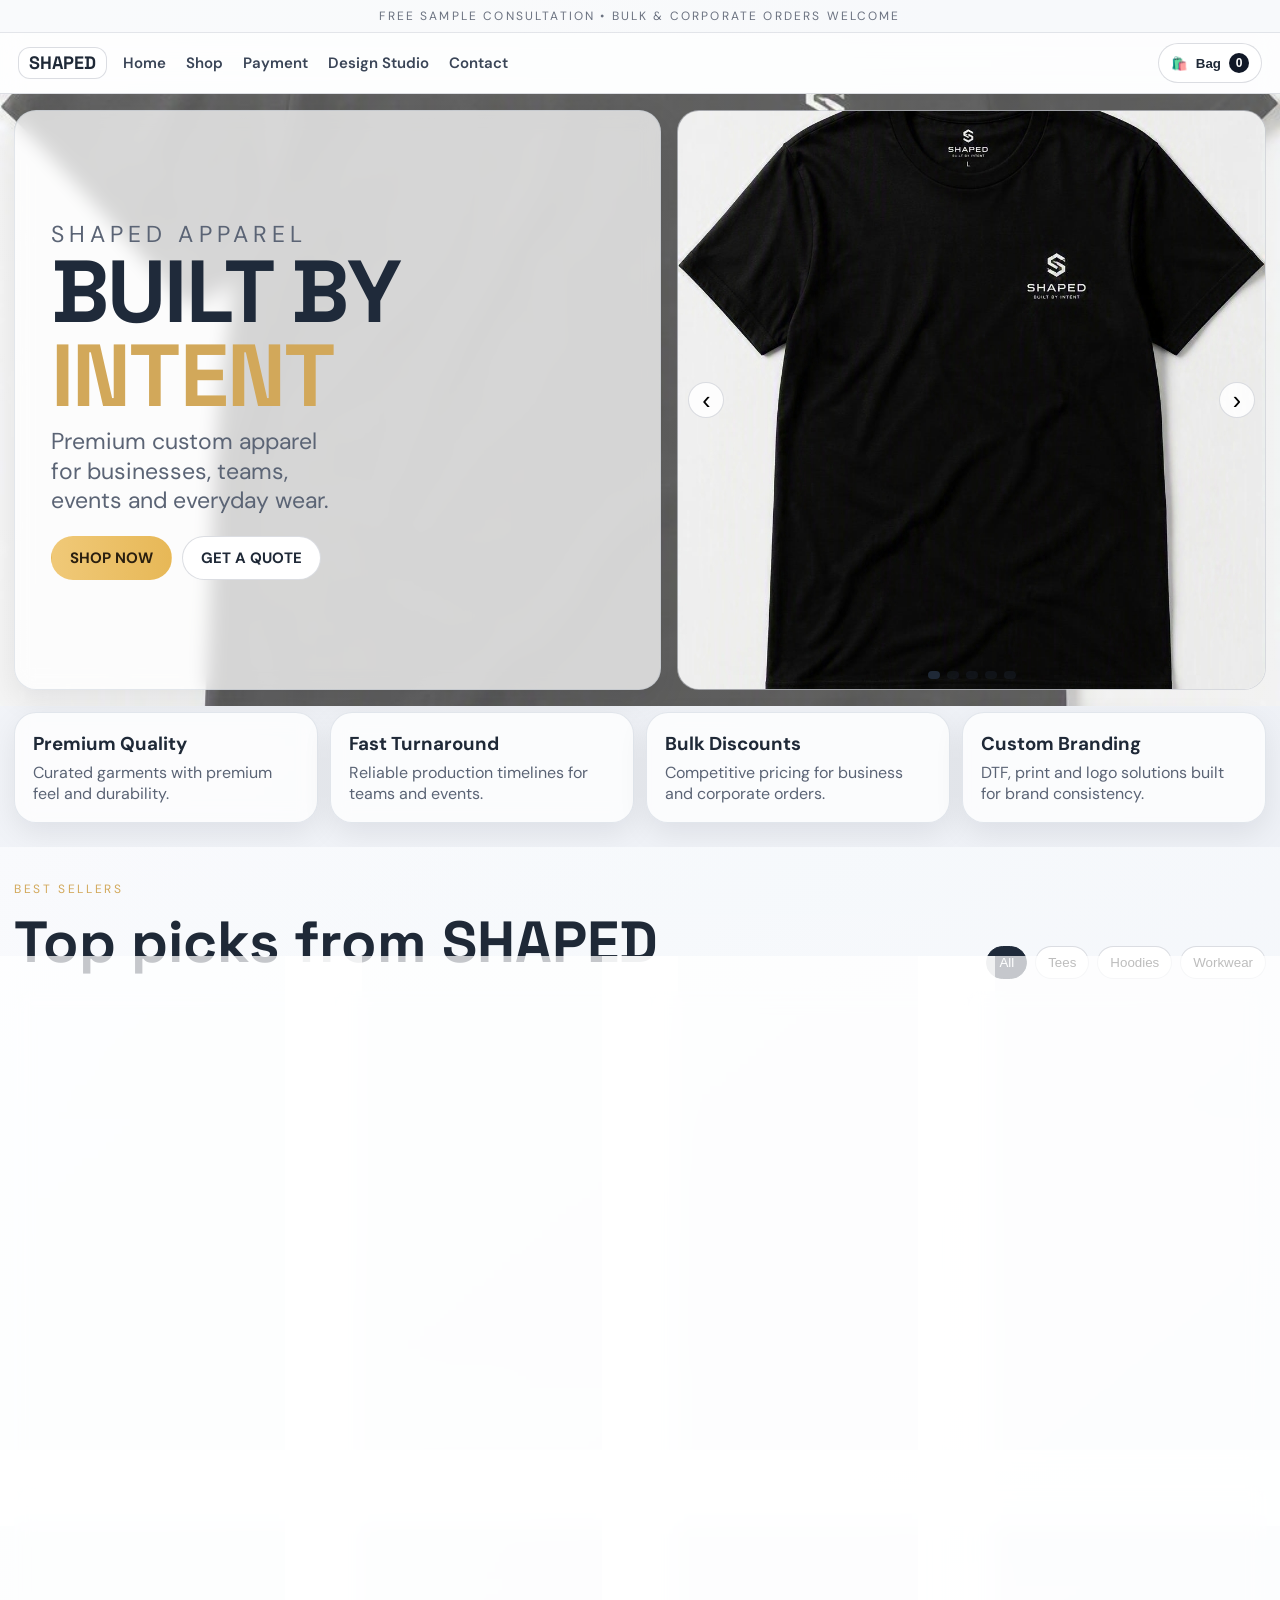
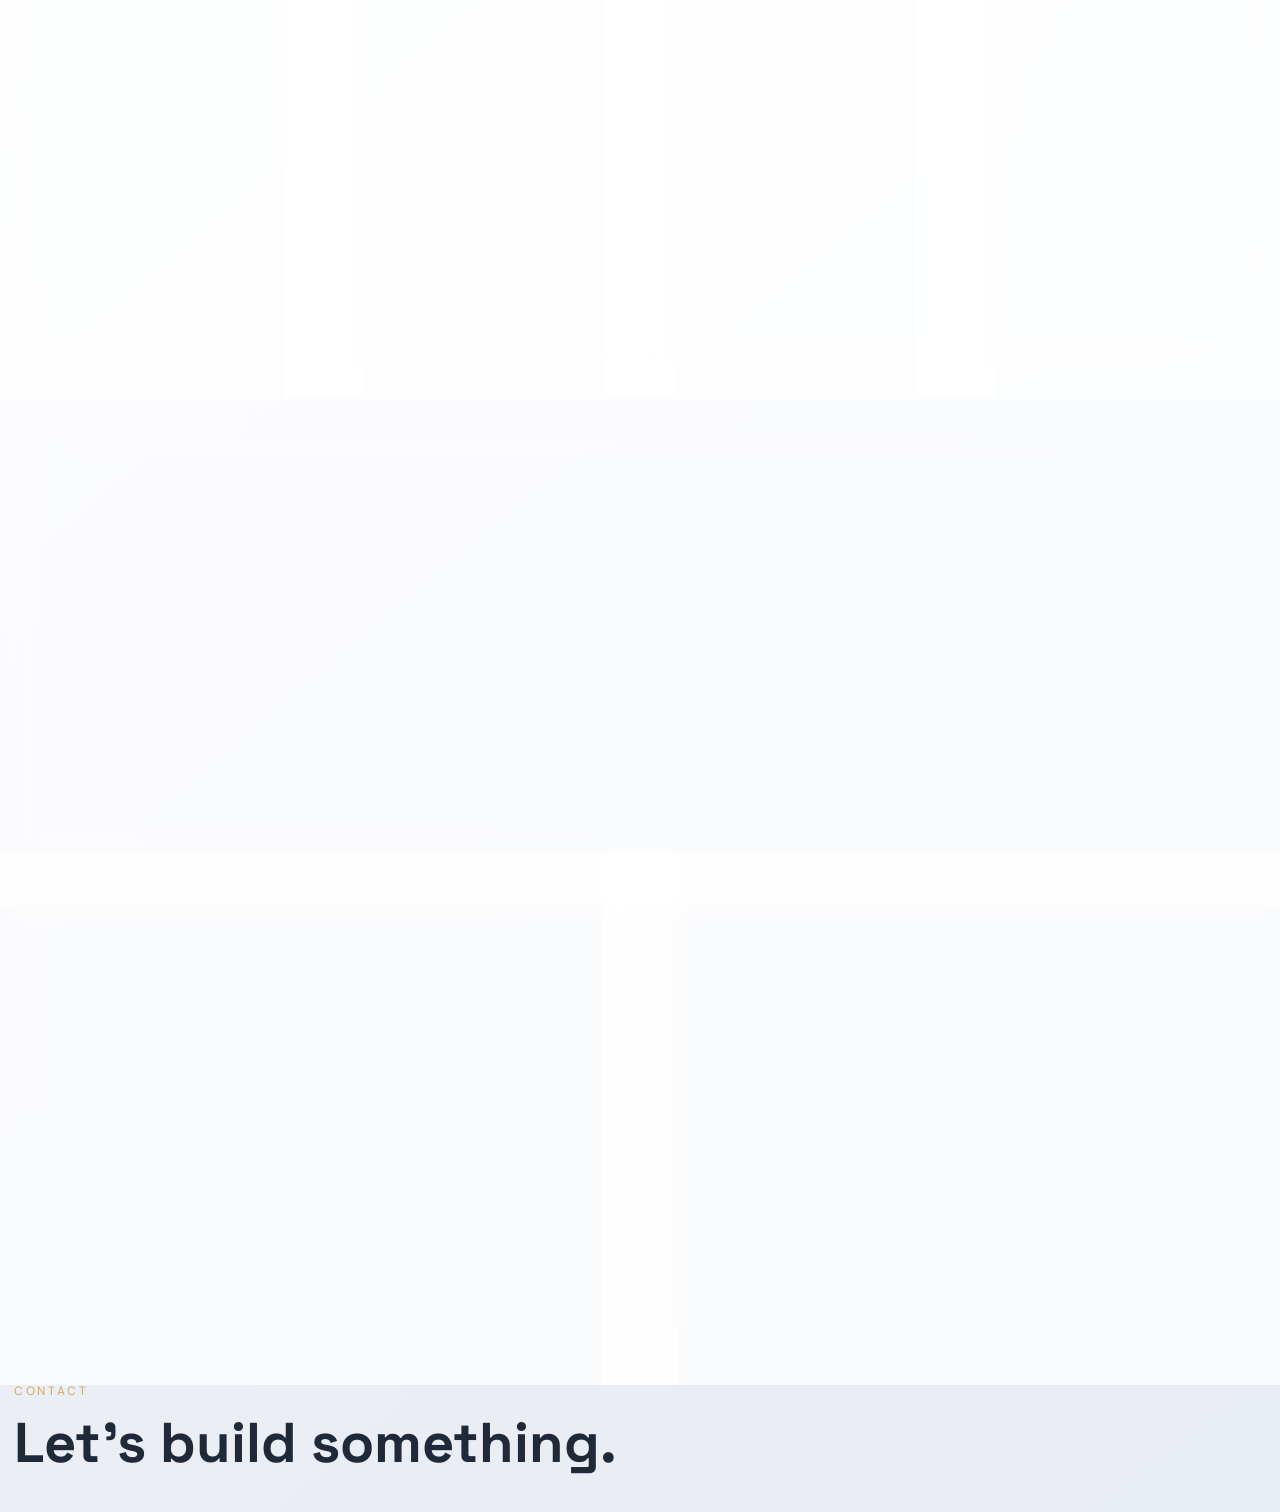
==== index.html @ 6e3f4b34 "Add customer email input field to index.html Added a new input field for customer email in the quote" ====
<!doctype html>
<html lang="en">
<head>
  <!-- =========================================================
       01) META / TITLE
       ========================================================= -->
  <meta charset="utf-8" />
  <meta name="viewport" content="width=device-width, initial-scale=1" />
  <meta name="description" content="SHAPED premium custom apparel for businesses, teams and events. Built by Intent." />
  <title>SHAPED | Built by Intent</title>

  <!-- =========================================================
       02) STYLES + SCRIPT (CACHE-BUSTING VERSION)
       If you update files and browser shows old version,
       change v= number (e.g., 5001 -> 5002)
       ========================================================= -->
  <link rel="stylesheet" href="styles.css?v=5001" />
  <script defer src="script.js?v=5001"></script>
</head>
<body>
  <!-- =========================================================
       03) ACCESSIBILITY + TOP ANNOUNCEMENT
       ========================================================= -->
  <a class="skip" href="#main">Skip to content</a>
  <div class="announcement">FREE SAMPLE CONSULTATION • BULK &amp; CORPORATE ORDERS WELCOME</div>

  <!-- =========================================================
       04) HEADER / NAV / LOGO / BAG BUTTON
       ========================================================= -->
  <header class="site-header">
    <a class="brand-right" href="#home" aria-label="SHAPED home">
      <img
        src="assets/dsigner 18.png"
        alt="SHAPED"
        onerror="this.style.display='none'; this.parentElement.classList.add('logo-fallback')"
      />
      <span class="logo-text">SHAPED</span>
    </a>

    <button class="menu-toggle" aria-label="Open menu" aria-expanded="false" type="button">☰</button>

    <nav class="nav" aria-label="Main navigation">
      <a href="#home">Home</a>
      <a href="#shop">Shop</a>
      <a href="#payment">Payment</a>
      <a href="designer.html">Design Studio</a>
      <a href="#contact">Contact</a>
    </nav>

    <button class="cart-button" aria-label="Open cart" type="button">
      <span class="cart-icon">🛍️</span>
      <span>Bag</span>
      <span id="cart-count">0</span>
    </button>
  </header>

  <main id="main">
    <!-- =========================================================
         05) HERO SECTION (LEFT TEXT + RIGHT SLIDESHOW)
         ========================================================= -->
    <section id="home" class="hero bg-home full-bleed">
      <div class="hero-copy reveal float-card">
        <p class="eyebrow">SHAPED APPAREL</p>
        <h1>BUILT BY <span>INTENT</span></h1>
        <p>Premium custom apparel for businesses, teams, events and everyday wear.</p>
        <div class="actions">
          <a class="button primary shine" href="#shop">SHOP NOW</a>
          <a class="button secondary" href="#quote-form">GET A QUOTE</a>
        </div>
      </div>

      <div class="hero-slideshow reveal" aria-label="SHAPED hero slideshow">
        <div class="hero-slide is-active">
          <img src="assets/Designer (19).png" alt="SHAPED design preview 1" />
        </div>
        <div class="hero-slide">
          <img src="assets/Designer (20).png" alt="SHAPED design preview 2" />
        </div>
        <div class="hero-slide">
          <img src="assets/slideshow pic3.png" alt="SHAPED design preview 3" />
        </div>
        <div class="hero-slide">
          <img src="assets/Designer (19).png" alt="SHAPED design preview 4" />
        </div>
        <div class="hero-slide">
          <img src="assets/Designer (20).png" alt="SHAPED design preview 5" />
        </div>

        <button class="hero-nav hero-prev" aria-label="Previous slide" type="button">‹</button>
        <button class="hero-nav hero-next" aria-label="Next slide" type="button">›</button>

        <div class="hero-dots" role="tablist" aria-label="Slideshow indicators">
          <button class="hero-dot is-active" aria-label="Go to slide 1" aria-selected="true" type="button"></button>
          <button class="hero-dot" aria-label="Go to slide 2" aria-selected="false" type="button"></button>
          <button class="hero-dot" aria-label="Go to slide 3" aria-selected="false" type="button"></button>
          <button class="hero-dot" aria-label="Go to slide 4" aria-selected="false" type="button"></button>
          <button class="hero-dot" aria-label="Go to slide 5" aria-selected="false" type="button"></button>
        </div>
      </div>
    </section>

    <!-- =========================================================
         06) FEATURE STRIP
         ========================================================= -->
    <section class="feature-row stagger full-bleed-pad">
      <article class="float-card">
        <h3>Premium Quality</h3>
        <p>Curated garments with premium feel and durability.</p>
      </article>
      <article class="float-card">
        <h3>Fast Turnaround</h3>
        <p>Reliable production timelines for teams and events.</p>
      </article>
      <article class="float-card">
        <h3>Bulk Discounts</h3>
        <p>Competitive pricing for business and corporate orders.</p>
      </article>
      <article class="float-card">
        <h3>Custom Branding</h3>
        <p>DTF, print and logo solutions built for brand consistency.</p>
      </article>
    </section>

    <!-- =========================================================
         07) SHOP SECTION + FILTER BUTTONS + PRODUCT GRID
         NOTE: Product cards are rendered by script.js into #product-grid
         ========================================================= -->
    <section id="shop" class="section reveal bg-shop full-bleed">
      <div class="section-head">
        <div>
          <p class="eyebrow">BEST SELLERS</p>
          <h2>Top picks from SHAPED</h2>
        </div>

        <div class="filters" role="group" aria-label="Product filters">
          <button class="active" data-filter="all" type="button">All</button>
          <button data-filter="tees" type="button">Tees</button>
          <button data-filter="hoodies" type="button">Hoodies</button>
          <button data-filter="workwear" type="button">Workwear</button>
        </div>
      </div>

      <div class="product-grid stagger" id="product-grid"></div>
    </section>

    <!-- =========================================================
         08) PAYMENT SECTION
         ========================================================= -->
    <section id="payment" class="section reveal full-bleed-pad">
      <div class="payment-panel float-card">
        <p class="eyebrow">PAYMENT</p>
        <h2>Secure checkout options</h2>
        <p>Choose a payment method after your bag is ready. This page is a placeholder for future online payments.</p>

        <div class="payment-grid">
          <article>
            <h3>Card Payment</h3>
            <p>Accept Visa, Mastercard, and AmEx through a checkout provider.</p>
          </article>
          <article>
            <h3>Apple Pay / Google Pay</h3>
            <p>Fast mobile-friendly checkout for repeat customers.</p>
          </article>
          <article>
            <h3>Invoice / Bank Transfer</h3>
            <p>Good for wholesale, bulk orders, and corporate clients.</p>
          </article>
        </div>

        <div class="payment-actions">
          <button class="button primary" id="payment-generate-quote" type="button">Generate Professional Quote</button>
          <a class="button secondary" href="#quote-form">Continue with quote form</a>
        </div>
      </div>
    </section>

    <!-- =========================================================
         09) QUOTE SECTION (CONTACT LINKS + FORMSPREE FORM)
         ========================================================= -->
    <section class="custom-section full-bleed-pad" id="quote-form">
      <div class="custom-copy reveal float-card">
        <p class="eyebrow">GET A QUOTE</p>
        <h2>Your idea.<br />Our craft.</h2>
        <p>Tell us your requirement and we’ll reply with pricing and recommendations.</p>

        <div style="margin-top:14px;display:grid;gap:8px">
          <a
            href="mailto:abbasniaz99@gmail.com"
            class="button secondary"
            style="text-decoration:none;display:inline-flex;justify-content:center;"
          >
            Email: abbasniaz99@gmail.com
          </a>

          <a
            href="https://wa.me/16269443531"
            target="_blank"
            rel="noopener"
            class="button secondary"
            style="text-decoration:none;display:inline-flex;justify-content:center;"
          >
            WhatsApp: +1 626 944 3531
          </a>

          <small style="color:#667085;">Typical response time: within 24 hours</small>
        </div>
      </div>

      <form
        class="quote-form reveal float-card"
        action="https://formspree.io/f/meaqjyzg"
        method="POST"
      >
        <h3>Request a quote</h3>

        <div class="form-row">
          <label>
            Name
            <input name="name" required />
          </label>
          <label>
            Email
            <input name="email" type="email" required />
          </label>
        </div>

        <div class="form-row">
          <label>
            Phone
            <input name="phone" type="tel" />
          </label>
          <label>
            Organization
            <input name="organization" />
          </label>
        </div>

        <label>
          Project details
          <textarea name="project_details" required rows="5"></textarea>
        </label>

        <input type="hidden" name="_subject" value="New SHAPED Quote Request" />

        <button class="button primary full shine" type="submit">Send Quote Request</button>
      </form>
    </section>

    <!-- =========================================================
         10) CONTACT SECTION
         ========================================================= -->
    <section id="contact" class="section reveal full-bleed-pad">
      <p class="eyebrow">CONTACT</p>
      <h2>Let’s build something.</h2>
    </section>
  </main>

  <!-- =========================================================
       11) CART DRAWER
       NOTE: Cart items are rendered by script.js into #cart-items
       ========================================================= -->
  <aside class="cart" aria-hidden="true">
    <div class="cart-head">
      <h2>Your bag</h2>
      <button class="cart-close" aria-label="Close cart" type="button">×</button>
    </div>

    <div id="cart-items"></div>

    <div class="cart-summary">
      <div class="summary-row">
        <span>Total items</span>
        <strong id="summary-items">0</strong>
      </div>
      <div class="summary-row">
        <span>Subtotal</span>
        <strong id="summary-subtotal">$0.00</strong>
      </div>
    </div>

    <div class="cart-foot">
      <button class="button secondary full" id="clear-cart" type="button">Clear bag</button>
      <button class="button primary full" id="checkout" type="button">Checkout</button>

      <label style="display:flex;align-items:center;gap:8px;font-size:14px;margin-top:8px;">
        <input id="cart-keep-toggle" type="checkbox" />
        Keep my bag saved on this device
      </label>

      <p id="cart-keep-note" style="margin:8px 0 0;color:#667085;font-size:13px;"></p>
    </div>
  </aside>

  <!-- =========================================================
       12) OVERLAY + TOAST
       ========================================================= -->
  <div class="overlay"></div>
  <div class="toast" role="status" aria-live="polite"></div>

  <!-- =========================================================
       13) QUOTE MODAL (FROM CART CHECKOUT BUTTON)
       ========================================================= -->
  <div class="quote-modal" id="quote-modal" aria-hidden="true">
    <div class="quote-panel">
      <div class="quote-head">
        <h3>Get your quotation</h3>
        <button id="quote-close" aria-label="Close" type="button">×</button>
      </div>

      <form id="quote-checkout-form" class="quote-checkout-form">
        <label>
          Name
          <input id="q-name" required />
        </label>
        <label>
          Email
          <input id="q-email" type="email" required />
        </label>
        <label>
          Customer email to receive quote
          <input id="q-customer-email" type="email" placeholder="customer@example.com" required />
        </label>
        <label>
          Company (optional)
          <input id="q-company" />
        </label>
        <label>
          Notes (optional)
          <textarea id="q-notes" rows="3" placeholder="Quantities, sizes, deadlines, or any special requirements"></textarea>
        </label>

        <button class="button primary full" type="submit">Generate Quote</button>
      </form>

      <div id="quote-result" class="quote-result"></div>
    </div>
  </div>

  <!-- =========================================================
       14) PRINT-FRIENDLY QUOTE DOCUMENT
       Hidden on screen, shown only via @media print when the
       "quote-print-active" class is applied to <body>.
       Populated dynamically by script.js.
       ========================================================= -->
  <div id="quote-print-doc" class="quote-print-doc">
    <header class="quote-print-head">
      <div class="quote-print-brand">
        <span class="quote-print-logo">SHAPED</span>
        <span>Built by Intent</span>
      </div>
      <div class="quote-print-meta">
        <h1>QUOTATION</h1>
        <p><b>Reference:</b> <span id="qp-ref"></span></p>
        <p><b>Date:</b> <span id="qp-date"></span></p>
      </div>
    </header>

    <section class="quote-print-parties">
      <div>
        <p class="quote-print-label">Prepared by</p>
        <p><b>SHAPED Apparel</b></p>
        <p>abbasniaz99@gmail.com</p>
        <p>+1 626 944 3531</p>
      </div>
      <div>
        <p class="quote-print-label">Prepared for</p>
        <p><b id="qp-name"></b></p>
        <p id="qp-email"></p>
        <p id="qp-company"></p>
      </div>
    </section>

    <table class="quote-print-table">
      <thead>
        <tr>
          <th>Item</th>
          <th>Size</th>
          <th>Qty</th>
          <th>Unit Price</th>
          <th>Line Total</th>
        </tr>
      </thead>
      <tbody id="qp-items"></tbody>
      <tfoot>
        <tr>
          <td colspan="4">Subtotal</td>
          <td id="qp-subtotal"></td>
        </tr>
      </tfoot>
    </table>

    <section class="quote-print-notes">
      <p class="quote-print-label">Notes</p>
      <p id="qp-notes"></p>
    </section>

    <footer class="quote-print-foot">
      <p>This quotation is valid for 14 days from the date above. Prices exclude shipping and rush production fees unless stated otherwise.</p>
    </footer>
  </div>
</body>
</html>
---- styles.css ----
/* =========================================================
   SHAPED WEBSITE STYLESHEET (CONSOLIDATED + SECTION HEADERS)
   HOW TO EDIT QUICKLY:
   - HEADER / LOGO: Section 04
   - HERO TEXT / BUTTONS: Section 08
   - BACKGROUND IMAGES: Section 07
   - SHOP PRODUCT CARDS: Section 12
   - SIZE DROPDOWN: Section 13
   - CART PANEL: Section 16
   - MOBILE FIXES: Section 20
   ========================================================= */

/* =========================================================
   01) GOOGLE FONTS
   ========================================================= */
@import url("https://fonts.googleapis.com/css2?family=DM+Sans:wght@400;500;700&family=Space+Grotesk:wght@500;700&display=swap");

/* =========================================================
   02) ROOT COLORS / DESIGN TOKENS
   ========================================================= */
:root{
  --bg:#f3f5f9;
  --bg2:#e8ecf3;
  --text:#1f2937;
  --muted:#5b6475;
  --line:rgba(90,102,122,.22);
  --card:rgba(255,255,255,.74);
  --gold:#d2a85a;
  --navy:#1f2a3a;
  --mint:#7fe0d8;
}

/* =========================================================
   03) GLOBAL RESET + BASE
   ========================================================= */
*{box-sizing:border-box}
html,body{margin:0;padding:0}
body{
  font-family:"DM Sans",system-ui,-apple-system,Segoe UI,Roboto,sans-serif;
  color:var(--text);
  background:
    radial-gradient(1200px 560px at 10% -10%, #fff 0%, transparent 55%),
    radial-gradient(1100px 600px at 90% 0%, #eef2f8 0%, transparent 58%),
    linear-gradient(140deg,var(--bg),var(--bg2));
  overflow-x:hidden;
}

/* =========================================================
   04) HEADER / TOP BAR / LOGO / NAV
   ========================================================= */
.announcement{
  font-size:12px;
  letter-spacing:.18em;
  text-transform:uppercase;
  text-align:center;
  color:#6b7280;
  padding:8px 10px;
  border-bottom:1px solid rgba(90,102,122,.14);
  background:rgba(255,255,255,.55);
}

.site-header{
  position:sticky;
  top:0;
  z-index:1000;
  display:flex;
  align-items:center;
  gap:16px;
  padding:10px 18px;
  background:rgba(255,255,255,.86);
  backdrop-filter:blur(10px);
  border-bottom:1px solid rgba(90,102,122,.2);
}

.brand-right{
  display:inline-flex;
  align-items:center;
  gap:8px;
  text-decoration:none;
  color:var(--text);
  border:1px solid var(--line);
  border-radius:12px;
  padding:6px 10px;
  background:rgba(255,255,255,.8);
}
.brand-right img{
  height:22px;
  width:auto;
  display:block;
}
.brand-right .logo-text{
  font-family:"Space Grotesk",sans-serif;
  font-size:18px;
  line-height:1;
  font-weight:700;
  display:none;
}
.brand-right.logo-fallback .logo-text{display:inline-block}

.nav{
  display:flex;
  align-items:center;
  gap:20px;
}
.nav a{
  text-decoration:none;
  color:#3a4557;
  font-weight:600;
  font-size:15px;
}
.nav a:hover{color:#111827}

.menu-toggle{
  margin-left:auto;
  display:none;
  border:1px solid var(--line);
  border-radius:10px;
  background:#fff;
  font-size:18px;
  padding:7px 10px;
  cursor:pointer;
}

/* =========================================================
   05) CART ICON BUTTON IN HEADER
   ========================================================= */
.cart-button{
  margin-left:auto;
  display:inline-flex;
  align-items:center;
  gap:8px;
  border:1px solid var(--line);
  border-radius:999px;
  padding:9px 12px;
  background:#fff;
  cursor:pointer;
  color:#1f2937;
  font-weight:700;
}
#cart-count{
  min-width:20px;
  height:20px;
  display:inline-grid;
  place-items:center;
  border-radius:999px;
  background:#111827;
  color:#fff;
  font-size:12px;
}

/* =========================================================
   06) REUSABLE LAYOUT HELPERS
   ========================================================= */
.full-bleed{width:100%}
.full-bleed-pad{padding-inline:14px}
.section{padding:34px 14px}

.skip{position:absolute;left:-9999px;top:auto}
.skip:focus{
  left:12px;top:12px;z-index:9999;
  background:#111;color:#fff;padding:8px 10px;border-radius:8px
}

.reveal{
  opacity:0;
  transform:translateY(16px);
  transition:.55s ease;
}
.reveal.in{opacity:1;transform:none}
.stagger > *{
  opacity:0;
  transform:translateY(14px);
  transition:.55s ease;
}
.stagger > *.in{opacity:1;transform:none}

.float-card{
  background:var(--card);
  border:1px solid rgba(148,163,184,.25);
  border-radius:22px;
  backdrop-filter:blur(9px);
  box-shadow:0 10px 30px rgba(2,8,23,.08);
}

/* =========================================================
   07) BACKGROUND IMAGES (EDIT HERE IF IMAGE CHANGES)
   ========================================================= */
.bg-home{
  background:
    linear-gradient(rgba(255,255,255,.34), rgba(255,255,255,.34)),
    url("./assets/Designer (19).png") center/cover no-repeat !important;
}
.bg-shop{
  background:
    linear-gradient(140deg,#f7f9fc,#edf2f8) !important;
  background-attachment:scroll;
}

/* =========================================================
   08) HERO SECTION (LEFT TEXT + BUTTONS)
   ========================================================= */
.hero{
  min-height:68vh;
  display:grid;
  grid-template-columns:1.1fr 1fr;
  gap:16px;
  align-items:stretch;
  padding:16px 14px;
}

.hero-copy{
  padding:40px 36px;
  display:flex;
  flex-direction:column;
  justify-content:center;
}
.eyebrow{
  margin:0 0 8px;
  font-size:12px;
  letter-spacing:.22em;
  color:var(--gold);
  text-transform:uppercase;
}
.hero-copy h1{
  margin:0 0 10px;
  font-family:"Space Grotesk",sans-serif;
  font-weight:700;
  font-size:clamp(48px,7vw,88px);
  line-height:.95;
  letter-spacing:-.02em;
  color:var(--navy);
}
.hero-copy h1 span{color:var(--gold)}
.hero-copy p{
  margin:0;
  color:var(--muted);
  font-size:clamp(18px,1.8vw,40px);
  line-height:1.28;
  max-width:18ch;
}

.actions{
  margin-top:20px;
  display:flex;
  flex-wrap:wrap;
  gap:10px;
}

/* =========================================================
   09) BUTTON SYSTEM
   ========================================================= */
.button{
  border:1px solid var(--line);
  border-radius:999px;
  padding:11px 18px;
  font-size:15px;
  font-weight:700;
  text-decoration:none;
  color:#1f2937;
  background:#fff;
  cursor:pointer;
  display:inline-flex;
  align-items:center;
  justify-content:center;
}
.button.primary{
  background:linear-gradient(90deg,#f0c978,#e7b857);
  border-color:transparent;
  color:#2a1f0f;
}
.button.secondary{background:#fff}
.button.full{width:100%}

.shine{position:relative;overflow:hidden}
.shine::after{
  content:"";
  position:absolute;
  inset:-120% auto auto -40%;
  width:40%;
  height:300%;
  transform:rotate(26deg);
  background:linear-gradient(to right, transparent, rgba(255,255,255,.45), transparent);
  animation:shine 3.8s linear infinite;
}
@keyframes shine{
  0%{left:-45%}
  100%{left:130%}
}

/* =========================================================
   10) HERO SLIDESHOW (RIGHT SIDE)
   ========================================================= */
.hero-slideshow{
  position:relative;
  border-radius:22px;
  border:1px solid var(--line);
  overflow:hidden;
  min-height:420px;
  background:rgba(255,255,255,.55);
}
.hero-slide{
  position:absolute;
  inset:0;
  opacity:0;
  transition:opacity .45s ease;
}
.hero-slide.is-active{opacity:1}
.hero-slide img{
  width:100%;
  height:100%;
  object-fit:cover;
  display:block;
}
.hero-nav{
  position:absolute;
  top:50%;
  transform:translateY(-50%);
  width:36px;
  height:36px;
  border-radius:999px;
  border:1px solid var(--line);
  background:rgba(255,255,255,.86);
  cursor:pointer;
  font-size:25px;
  line-height:1;
}
.hero-prev{left:10px}
.hero-next{right:10px}
.hero-dots{
  position:absolute;
  left:50%;
  bottom:10px;
  transform:translateX(-50%);
  display:flex;
  gap:7px;
}
.hero-dot{
  width:8px;
  height:8px;
  border-radius:999px;
  border:0;
  background:rgba(31,41,55,.35);
  cursor:pointer;
}
.hero-dot.is-active{background:#1f2937}

/* =========================================================
   11) FEATURES STRIP
   ========================================================= */
.feature-row{
  display:grid;
  grid-template-columns:repeat(4,minmax(0,1fr));
  gap:12px;
  padding-block:6px 24px;
}
.feature-row article{padding:18px}
.feature-row h3{margin:0 0 6px}
.feature-row p{margin:0;color:var(--muted)}

/* =========================================================
   12) SHOP SECTION + PRODUCT CARDS
   ========================================================= */
#shop{
  position:relative;
  isolation:isolate;
  overflow:hidden;
}
#shop::before{
  content:"";
  position:absolute;
  inset:0;
  z-index:0;
  pointer-events:none;
  background:linear-gradient(to bottom, rgba(255,255,255,.22), rgba(255,255,255,.35));
}
.section-head{
  position:relative;
  z-index:2;
  display:flex;
  gap:14px;
  align-items:flex-end;
  justify-content:space-between;
  flex-wrap:wrap;
  margin-bottom:12px;
}
.section-head h2{
  margin:4px 0 0;
  font-family:"Space Grotesk",sans-serif;
  font-size:clamp(30px,5vw,58px);
}

.filters{
  display:flex;
  gap:8px;
  flex-wrap:wrap;
}
.filters button{
  border:1px solid var(--line);
  background:#fff;
  padding:8px 12px;
  border-radius:999px;
  cursor:pointer;
}
.filters button.active{
  background:#1f2a3a;
  color:#fff;
  border-color:#1f2a3a;
}

.product-grid{
  position:relative;
  z-index:2;
  display:grid;
  grid-template-columns:repeat(4,minmax(0,1fr));
  gap:14px;
}
.product-card{
  overflow:hidden;
  border-radius:18px;
}
.product-image{
  height:245px;
  position:relative;
  display:grid;
  place-items:center;
  background:linear-gradient(180deg, rgba(255,255,255,.92), rgba(245,247,251,.9));
}
.mini-shirt{
  width:140px;height:180px;background:var(--pc,#222);
  border-radius:32px;position:relative;
}
.mini-shirt::before,.mini-shirt::after{
  content:"";position:absolute;top:16px;width:36px;height:46px;background:inherit;border-radius:16px
}
.mini-shirt::before{left:-26px;transform:rotate(22deg)}
.mini-shirt::after{right:-26px;transform:rotate(-22deg)}
.product-image span{
  position:absolute;
  color:#f0cf85;
  font-family:"Space Grotesk",sans-serif;
  font-weight:700;
  font-size:30px;
}
.product-body{padding:14px}
.product-body h3{margin:0 0 6px;font-size:32px}
.product-body p{margin:0 0 10px;color:var(--muted);font-size:26px}
.product-foot{
  display:flex;
  align-items:center;
  justify-content:space-between;
  gap:8px;
}
.product-foot > span{font-size:28px}
.add{
  border:0;
  background:var(--mint);
  color:#0f3b3a;
  padding:8px 12px;
  border-radius:999px;
  font-weight:700;
  cursor:pointer;
}

/* =========================================================
   13) SIZE SELECTOR (S/M/L/XL)
   ========================================================= */
.size-select{
  border:1px solid rgba(90,102,122,.28);
  border-radius:999px;
  padding:6px 10px;
  background:#fff;
  font-weight:700;
  color:#1f2937;
  height:36px;
}

/* =========================================================
   14) QUOTE SECTION + FORM
   ========================================================= */
.custom-section{
  display:grid;
  grid-template-columns:1fr 1fr;
  gap:14px;
  align-items:stretch;
  padding-bottom:20px;
}
.custom-copy{padding:22px}
.custom-copy h2{
  margin:4px 0 8px;
  font-family:"Space Grotesk",sans-serif;
  font-size:clamp(34px,5vw,56px);
  line-height:1.02;
}
.custom-copy p{margin:0;color:var(--muted);font-size:22px}

.quote-form{
  padding:18px;
  display:grid;
  gap:10px;
}
.quote-form h3{margin:0 0 4px}
.form-row{
  display:grid;
  grid-template-columns:1fr 1fr;
  gap:10px;
}
.quote-form label{
  display:grid;
  gap:6px;
  font-weight:700;
}
.quote-form input,
.quote-form textarea{
  border:1px solid var(--line);
  border-radius:12px;
  padding:10px 11px;
  font:inherit;
  background:#fff;
  color:#1f2937;
}

/* =========================================================
   15) CONTACT SECTION
   ========================================================= */
#contact h2{
  margin:.2rem 0 0;
  font-family:"Space Grotesk",sans-serif;
  font-size:clamp(30px,6vw,56px);
}

/* =========================================================
   16) CART DRAWER + CART ITEMS
   ========================================================= */
.cart{
  position:fixed;
  top:0;
  right:-430px;
  width:min(92vw,420px);
  height:100dvh;
  background:#fff;
  border-left:1px solid var(--line);
  z-index:1200;
  transition:right .3s ease;
  display:grid;
  grid-template-rows:auto 1fr auto auto;
}
body.cart-open .cart{right:0}
.cart-head{
  padding:14px;
  border-bottom:1px solid var(--line);
  display:flex;
  justify-content:space-between;
  align-items:center;
}
.cart-close{
  border:0;
  background:transparent;
  font-size:30px;
  line-height:1;
  cursor:pointer;
}
#cart-items{
  padding:10px 12px;
  overflow:auto;
  display:grid;
  gap:8px;
}
.cart-item{
  border:1px solid var(--line);
  border-radius:12px;
  padding:10px;
  display:grid;
  grid-template-columns:1fr auto auto;
  gap:10px;
  align-items:center;
}
.qty{
  display:inline-flex;
  align-items:center;
  gap:8px;
}
.qty button{
  width:32px;
  height:32px;
  border-radius:999px;
  border:1px solid var(--line);
  background:#fff;
  cursor:pointer;
  font-size:18px;
  line-height:1;
}
.remove-item{
  border:0;
  background:transparent;
  font-size:20px;
  cursor:pointer;
  color:#6b7280;
}
.empty{color:#6b7280;font-size:14px}
.cart-summary{
  border-top:1px solid var(--line);
  padding:12px;
  display:grid;
  gap:8px;
}
.summary-row{display:flex;justify-content:space-between;align-items:center}
.cart-foot{
  border-top:1px solid var(--line);
  padding:12px;
  display:grid;
  gap:10px;
}
#cart-keep-toggle{
  width:16px;
  height:16px;
  accent-color:#1f2a3a;
  flex:0 0 auto;
}
#cart-keep-note{
  margin:0;
  color:#667085;
  font-size:13px;
  line-height:1.4;
}

/* =========================================================
   17) OVERLAY + TOAST
   ========================================================= */
.overlay{
  position:fixed;
  inset:0;
  background:rgba(16,24,40,.35);
  opacity:0;
  pointer-events:none;
  transition:.2s;
  z-index:1100;
}
body.cart-open .overlay{opacity:1;pointer-events:auto}

.toast{
  position:fixed;
  left:50%;
  bottom:20px;
  transform:translateX(-50%) translateY(16px);
  background:#111827;
  color:#fff;
  padding:10px 14px;
  border-radius:999px;
  font-weight:700;
  opacity:0;
  pointer-events:none;
  transition:.24s;
  z-index:1300;
}
.toast.show{opacity:1;transform:translateX(-50%) translateY(0)}

/* =========================================================
   18) CHECKOUT QUOTE MODAL
   ========================================================= */
.quote-modal{
  position:fixed;
  inset:0;
  z-index:1300;
  display:grid;
  place-items:center;
  background:rgba(12,18,30,.45);
  opacity:0;
  pointer-events:none;
  transition:.2s;
}
.quote-modal[aria-hidden="false"]{opacity:1;pointer-events:auto}
.quote-panel{
  width:min(92vw,520px);
  max-height:90vh;
  overflow-y:auto;
  background:#fff;
  border:1px solid var(--line);
  border-radius:16px;
  padding:14px;
}
.quote-head{
  display:flex;
  justify-content:space-between;
  align-items:center;
  margin-bottom:8px;
}
#quote-close{
  border:0;
  background:transparent;
  font-size:28px;
  line-height:1;
  cursor:pointer;
}
.quote-checkout-form{display:grid;gap:10px}
.quote-checkout-form label{display:grid;gap:6px;font-weight:700}
.quote-checkout-form input,
.quote-checkout-form textarea{
  border:1px solid var(--line);
  border-radius:10px;
  padding:9px 10px;
  font:inherit;
  resize:vertical;
}
.quote-result{
  margin-top:10px;
  border:1px dashed var(--line);
  border-radius:10px;
  padding:10px;
  color:#374151;
}
.quote-ref-badge{
  display:inline-block;
  background:#111827;
  color:#fff;
  font-weight:700;
  font-size:13px;
  letter-spacing:.02em;
  padding:6px 10px;
  border-radius:999px;
  margin-bottom:8px;
}
.quote-result-actions{
  display:flex;
  flex-wrap:wrap;
  gap:8px;
  margin-top:12px;
}

/* =========================================================
   18b) PRINT-FRIENDLY QUOTE DOCUMENT
   ========================================================= */
.quote-print-doc{
  display:none;
}
@media print{
  body *{
    visibility:hidden;
  }
  body.quote-print-active .quote-print-doc,
  body.quote-print-active .quote-print-doc *{
    visibility:visible;
  }
  body.quote-print-active .quote-print-doc{
    display:block;
    position:absolute;
    inset:0;
    margin:0 auto;
    padding:24px;
    max-width:800px;
    color:#111827;
    font-family:"Space Grotesk",Arial,sans-serif;
  }
  .quote-print-head{
    display:flex;
    justify-content:space-between;
    align-items:flex-start;
    border-bottom:2px solid #111827;
    padding-bottom:12px;
    margin-bottom:16px;
  }
  .quote-print-brand{
    display:flex;
    flex-direction:column;
    font-weight:700;
  }
  .quote-print-logo{font-size:26px;letter-spacing:.04em}
  .quote-print-meta{text-align:right}
  .quote-print-meta h1{margin:0 0 6px;font-size:22px;letter-spacing:.06em}
  .quote-print-meta p{margin:0;font-size:13px}
  .quote-print-parties{
    display:grid;
    grid-template-columns:1fr 1fr;
    gap:16px;
    margin-bottom:18px;
  }
  .quote-print-label{
    text-transform:uppercase;
    font-size:11px;
    letter-spacing:.08em;
    color:#6b7280;
    margin:0 0 4px;
  }
  .quote-print-parties p{margin:0 0 2px;font-size:14px}
  .quote-print-table{
    width:100%;
    border-collapse:collapse;
    margin-bottom:18px;
    font-size:13px;
  }
  .quote-print-table th,
  .quote-print-table td{
    border:1px solid #d1d5db;
    padding:8px 10px;
    text-align:left;
  }
  .quote-print-table tfoot td{
    font-weight:700;
    text-align:right;
  }
  .quote-print-notes{margin-bottom:18px;font-size:13px}
  .quote-print-foot{
    border-top:1px solid #d1d5db;
    padding-top:10px;
    font-size:11px;
    color:#6b7280;
  }
}

/* =========================================================
   19) TABLET RESPONSIVE
   ========================================================= */
@media (max-width:1200px){
  .product-grid{grid-template-columns:repeat(3,minmax(0,1fr))}
  .feature-row{grid-template-columns:repeat(2,minmax(0,1fr))}
  .payment-grid{grid-template-columns:1fr}
}
@media (max-width:920px){
  .menu-toggle{display:inline-flex}
  .nav{
    display:none;
    position:absolute;
    top:64px;
    left:10px;
    right:10px;
    background:#fff;
    border:1px solid var(--line);
    border-radius:12px;
    padding:10px;
    flex-direction:column;
    align-items:flex-start;
    gap:10px;
  }
  .nav.open{display:flex}

  .hero{grid-template-columns:1fr}
  .hero-slideshow{min-height:300px}
  .product-grid{grid-template-columns:repeat(2,minmax(0,1fr))}
  .custom-section{grid-template-columns:1fr}
}

/* =========================================================
   20) MOBILE RESPONSIVE (PHONE)
   ========================================================= */
@media (max-width:640px){
  .brand-right img{height:20px}
  .brand-right .logo-text{font-size:16px}

  .product-grid{grid-template-columns:1fr}
  .form-row{grid-template-columns:1fr}

  .hero-copy{padding:24px 18px}
  .hero-copy h1{font-size:44px!important;line-height:1.02}
  .hero-copy p{font-size:18px!important;max-width:100%}

  .product-body h3{font-size:28px!important}
  .product-body p{font-size:18px!important}
  .product-foot > span{font-size:22px!important}
}
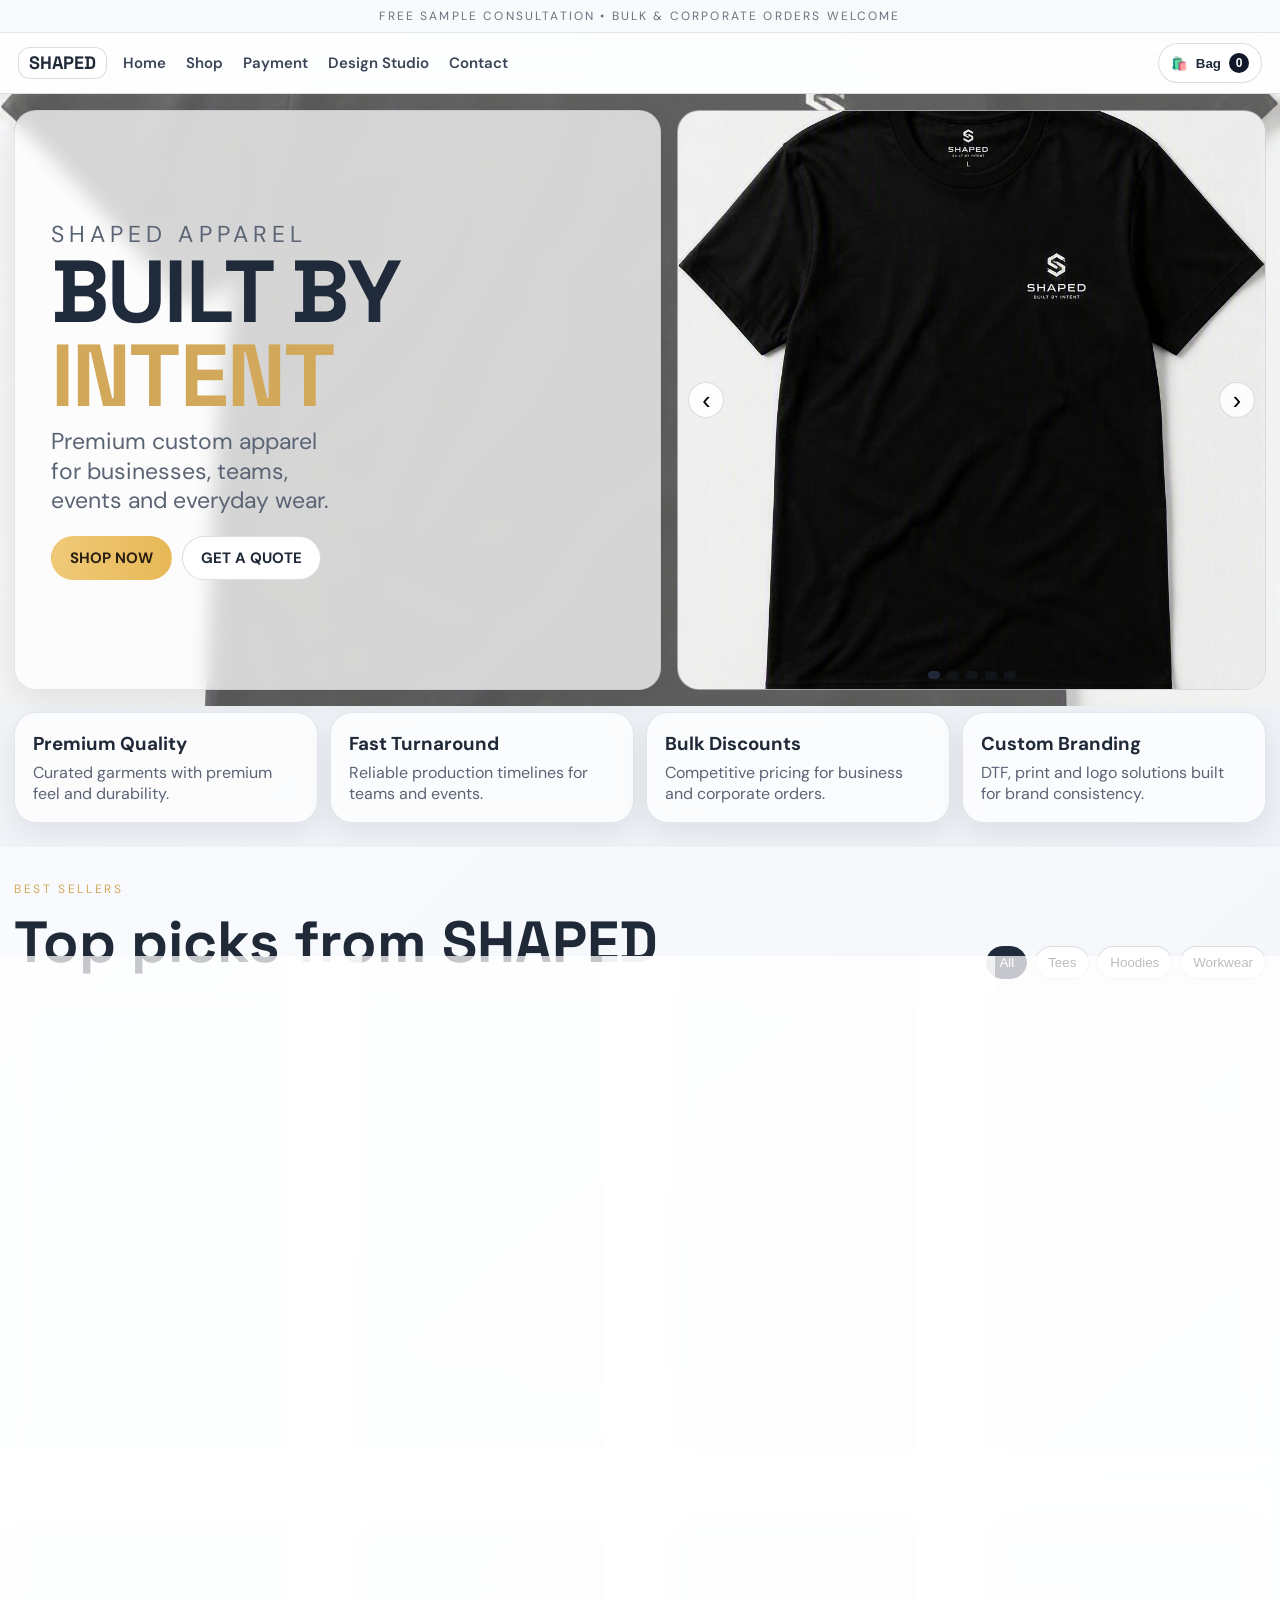
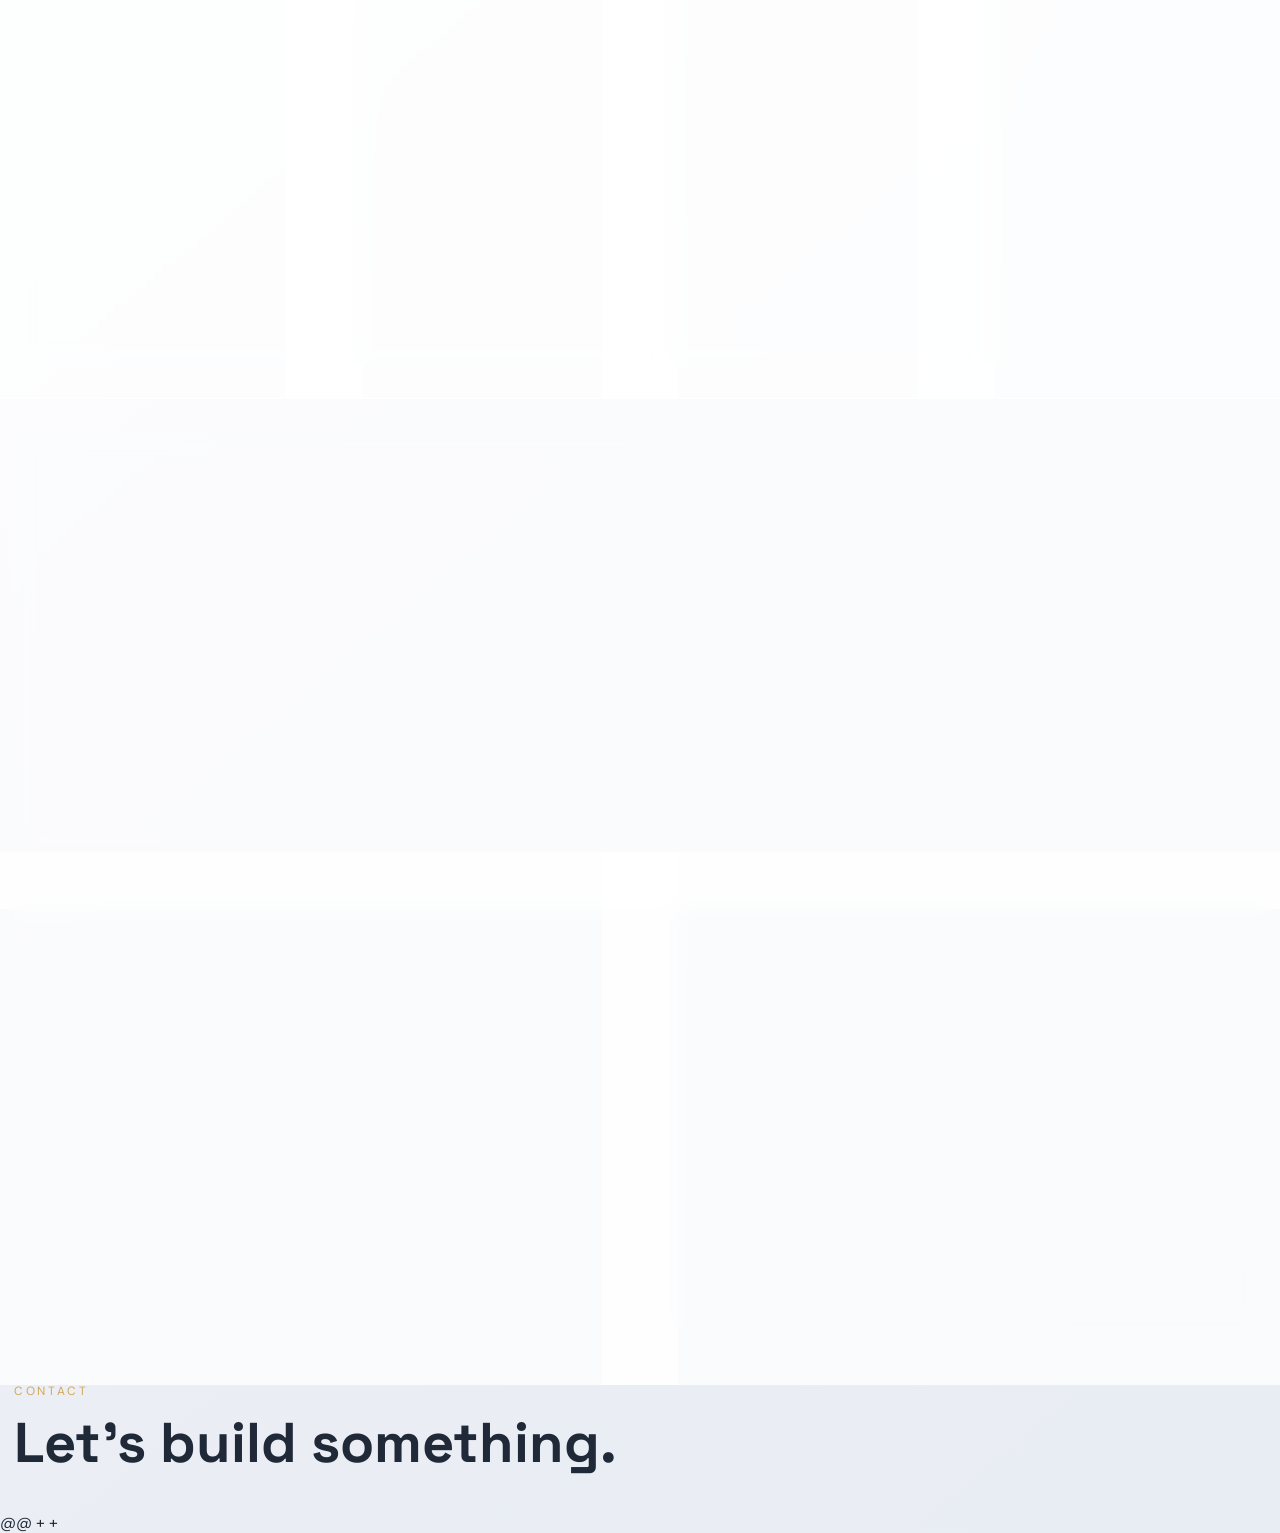
==== commit 15e1bff6: "Integrate Formspree for quote submission Added a hidden form for quote submission via Formspree." ====
--- a/index.html
+++ b/index.html
@@ -342,61 +342,27 @@
        "quote-print-active" class is applied to <body>.
        Populated dynamically by script.js.
        ========================================================= -->
-  <div id="quote-print-doc" class="quote-print-doc">
-    <header class="quote-print-head">
-      <div class="quote-print-brand">
-        <span class="quote-print-logo">SHAPED</span>
-        <span>Built by Intent</span>
-      </div>
-      <div class="quote-print-meta">
-        <h1>QUOTATION</h1>
-        <p><b>Reference:</b> <span id="qp-ref"></span></p>
-        <p><b>Date:</b> <span id="qp-date"></span></p>
-      </div>
-    </header>
-
-    <section class="quote-print-parties">
-      <div>
-        <p class="quote-print-label">Prepared by</p>
-        <p><b>SHAPED Apparel</b></p>
-        <p>abbasniaz99@gmail.com</p>
-        <p>+1 626 944 3531</p>
-      </div>
-      <div>
-        <p class="quote-print-label">Prepared for</p>
-        <p><b id="qp-name"></b></p>
-        <p id="qp-email"></p>
-        <p id="qp-company"></p>
-      </div>
-    </section>
-
-    <table class="quote-print-table">
-      <thead>
-        <tr>
-          <th>Item</th>
-          <th>Size</th>
-          <th>Qty</th>
-          <th>Unit Price</th>
-          <th>Line Total</th>
-        </tr>
-      </thead>
-      <tbody id="qp-items"></tbody>
-      <tfoot>
-        <tr>
-          <td colspan="4">Subtotal</td>
-          <td id="qp-subtotal"></td>
-        </tr>
-      </tfoot>
-    </table>
-
-    <section class="quote-print-notes">
-      <p class="quote-print-label">Notes</p>
-      <p id="qp-notes"></p>
-    </section>
-
-    <footer class="quote-print-foot">
-      <p>This quotation is valid for 14 days from the date above. Prices exclude shipping and rush production fees unless stated otherwise.</p>
-    </footer>
-  </div>
-</body>
-</html>
+ @@
+   <div id="quote-print-doc" class="quote-print-doc">
+@@
+   </div>
++
++  <form
++    id="formspree-quote-submit"
++    action="https://formspree.io/f/meaqjyzg"
++    method="POST"
++    style="display:none"
++  >
++    <input type="hidden" name="name" />
++    <input type="hidden" name="email" />
++    <input type="hidden" name="customerEmail" />
++    <input type="hidden" name="company" />
++    <input type="hidden" name="quoteReference" />
++    <input type="hidden" name="quoteSubtotal" />
++    <input type="hidden" name="quoteItems" />
++    <input type="hidden" name="quoteNotes" />
++    <input type="hidden" name="quoteLink" />
++    <input type="hidden" name="_subject" value="New SHAPED Quote Request" />
++  </form>
+ </body>
+ </html>
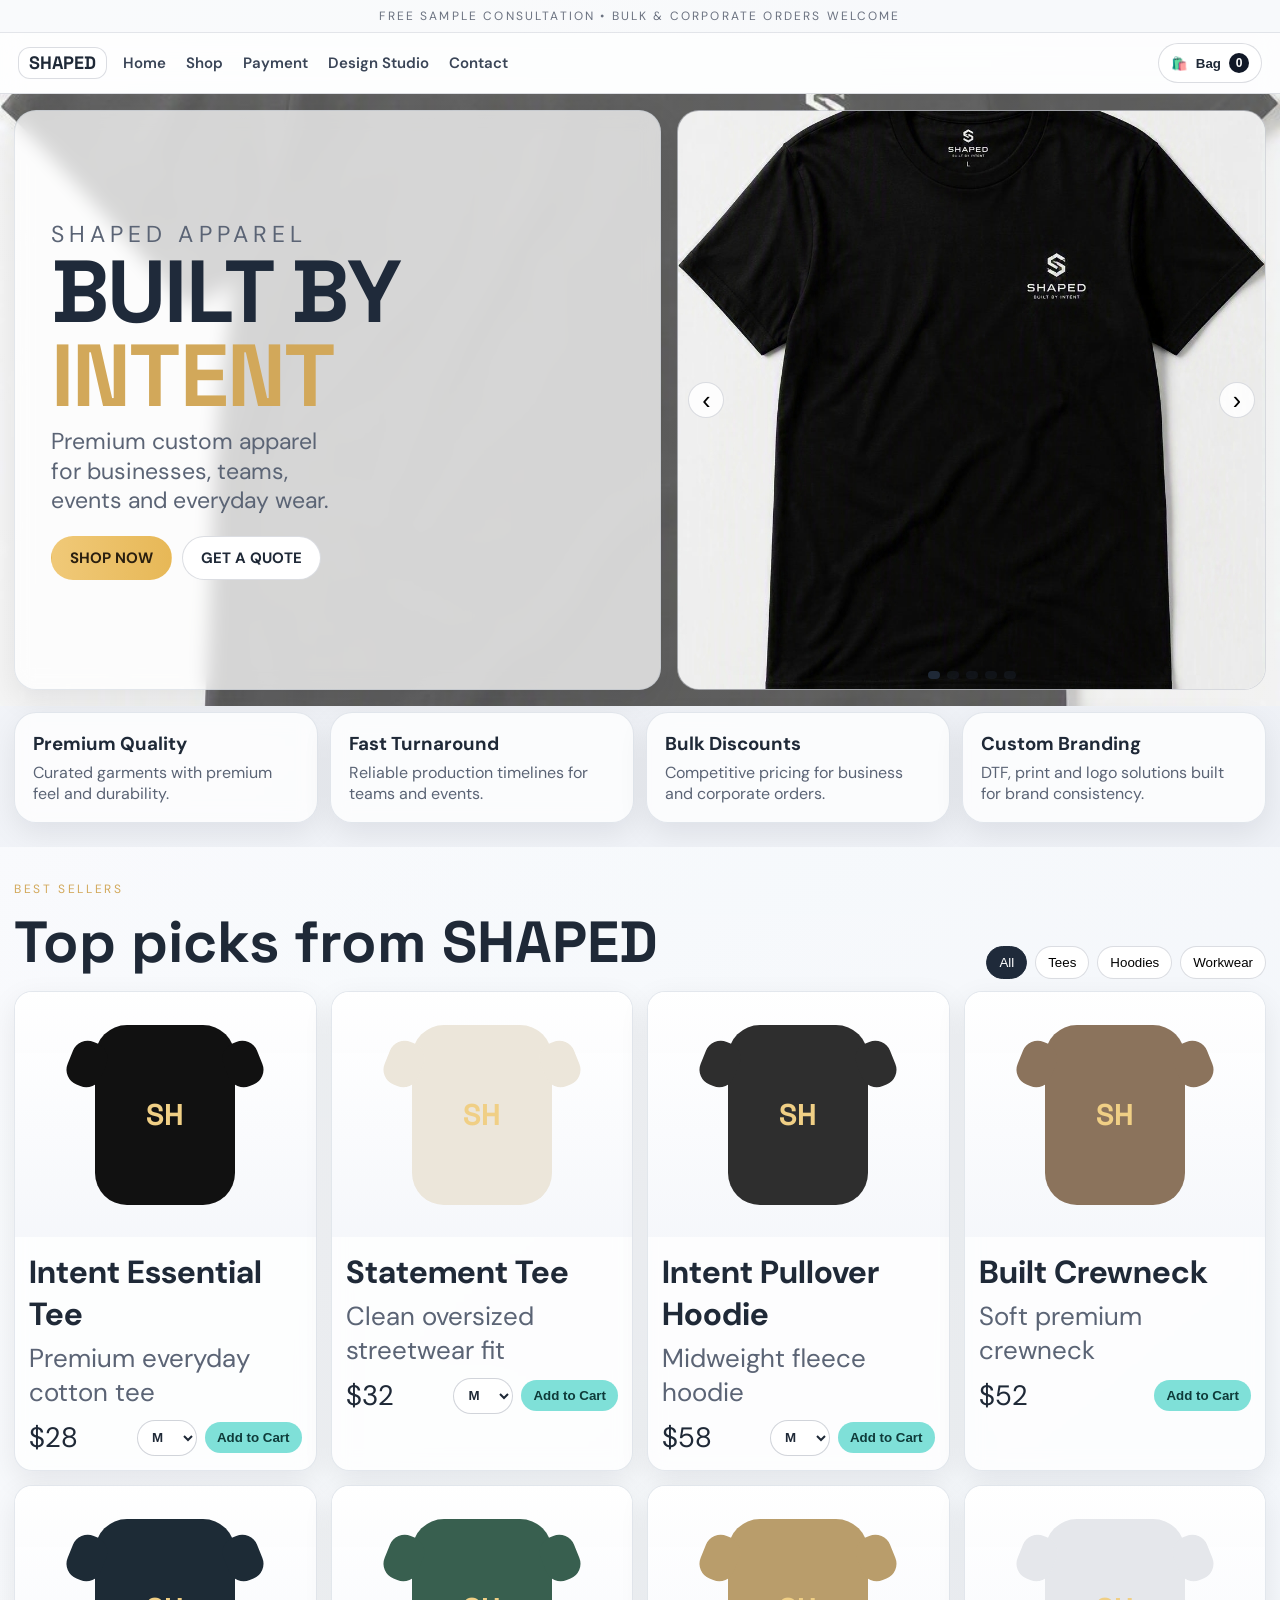
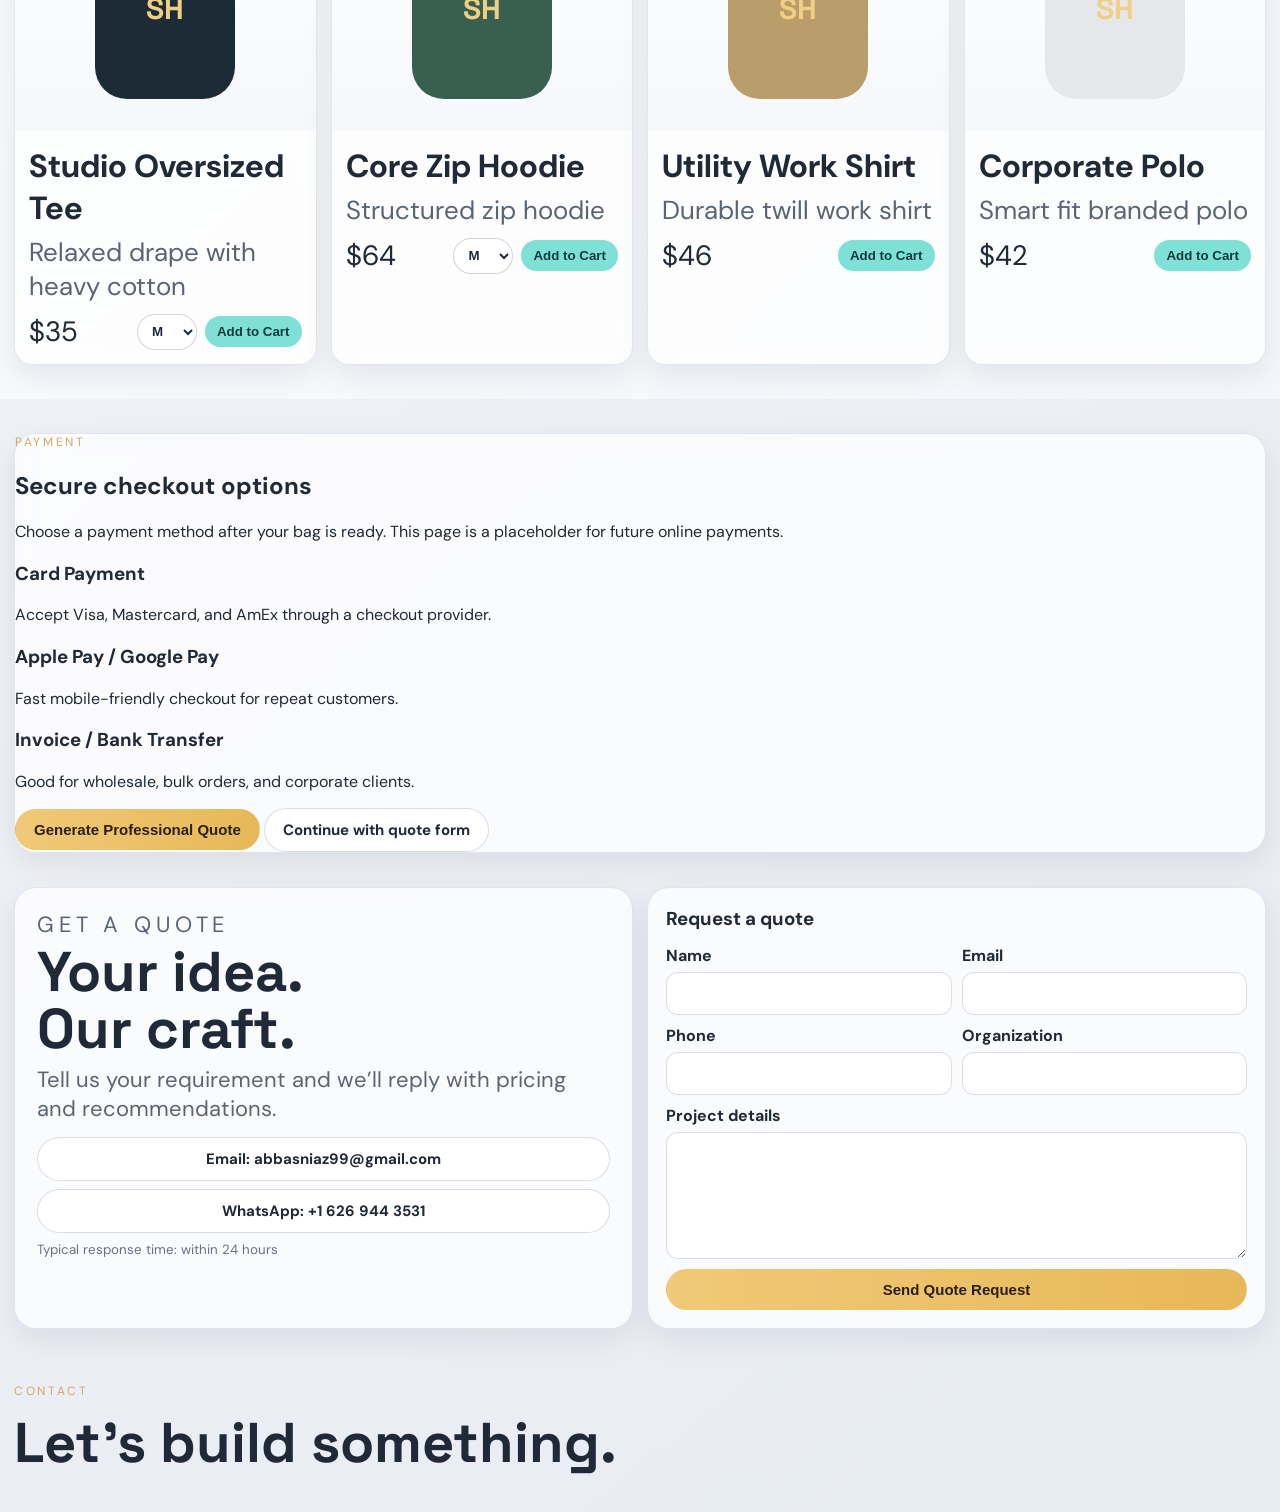
==== commit 118a4cfd: "Add quotation print layout and hidden form" ====
--- a/index.html
+++ b/index.html
@@ -342,27 +342,82 @@
        "quote-print-active" class is applied to <body>.
        Populated dynamically by script.js.
        ========================================================= -->
- @@
-   <div id="quote-print-doc" class="quote-print-doc">
-@@
-   </div>
-+
-+  <form
-+    id="formspree-quote-submit"
-+    action="https://formspree.io/f/meaqjyzg"
-+    method="POST"
-+    style="display:none"
-+  >
-+    <input type="hidden" name="name" />
-+    <input type="hidden" name="email" />
-+    <input type="hidden" name="customerEmail" />
-+    <input type="hidden" name="company" />
-+    <input type="hidden" name="quoteReference" />
-+    <input type="hidden" name="quoteSubtotal" />
-+    <input type="hidden" name="quoteItems" />
-+    <input type="hidden" name="quoteNotes" />
-+    <input type="hidden" name="quoteLink" />
-+    <input type="hidden" name="_subject" value="New SHAPED Quote Request" />
-+  </form>
- </body>
- </html>
+  <div id="quote-print-doc" class="quote-print-doc">
+    <header class="quote-print-head">
+      <div class="quote-print-brand">
+        <span class="quote-print-logo">SHAPED</span>
+        <span>Built by Intent</span>
+      </div>
+      <div class="quote-print-meta">
+        <h1>QUOTATION</h1>
+        <p><b>Reference:</b> <span id="qp-ref"></span></p>
+        <p><b>Date:</b> <span id="qp-date"></span></p>
+      </div>
+    </header>
+
+    <section class="quote-print-parties">
+      <div>
+        <p class="quote-print-label">Prepared by</p>
+        <p><b>SHAPED Apparel</b></p>
+        <p>abbasniaz99@gmail.com</p>
+        <p>+1 626 944 3531</p>
+      </div>
+      <div>
+        <p class="quote-print-label">Prepared for</p>
+        <p><b id="qp-name"></b></p>
+        <p id="qp-email"></p>
+        <p id="qp-company"></p>
+      </div>
+    </section>
+
+    <table class="quote-print-table">
+      <thead>
+        <tr>
+          <th>Item</th>
+          <th>Size</th>
+          <th>Qty</th>
+          <th>Unit Price</th>
+          <th>Line Total</th>
+        </tr>
+      </thead>
+      <tbody id="qp-items"></tbody>
+      <tfoot>
+        <tr>
+          <td colspan="4">Subtotal</td>
+          <td id="qp-subtotal"></td>
+        </tr>
+      </tfoot>
+    </table>
+
+    <section class="quote-print-notes">
+      <p class="quote-print-label">Notes</p>
+      <p id="qp-notes"></p>
+    </section>
+
+    <footer class="quote-print-foot">
+      <p>This quotation is valid for 14 days from the date above. Prices exclude shipping and rush production fees unless stated otherwise.</p>
+    </footer>
+  </div>
+
+  <!-- =========================================================
+       15) HIDDEN FORMSPREE SUBMIT FORM (QUOTE DATA)
+       ========================================================= -->
+  <form
+    id="formspree-quote-submit"
+    action="https://formspree.io/f/meaqjyzg"
+    method="POST"
+    style="display:none"
+  >
+    <input type="hidden" name="name" />
+    <input type="hidden" name="email" />
+    <input type="hidden" name="customerEmail" />
+    <input type="hidden" name="company" />
+    <input type="hidden" name="quoteReference" />
+    <input type="hidden" name="quoteSubtotal" />
+    <input type="hidden" name="quoteItems" />
+    <input type="hidden" name="quoteNotes" />
+    <input type="hidden" name="quoteLink" />
+    <input type="hidden" name="_subject" value="New SHAPED Quote Request" />
+  </form>
+</body>
+</html>
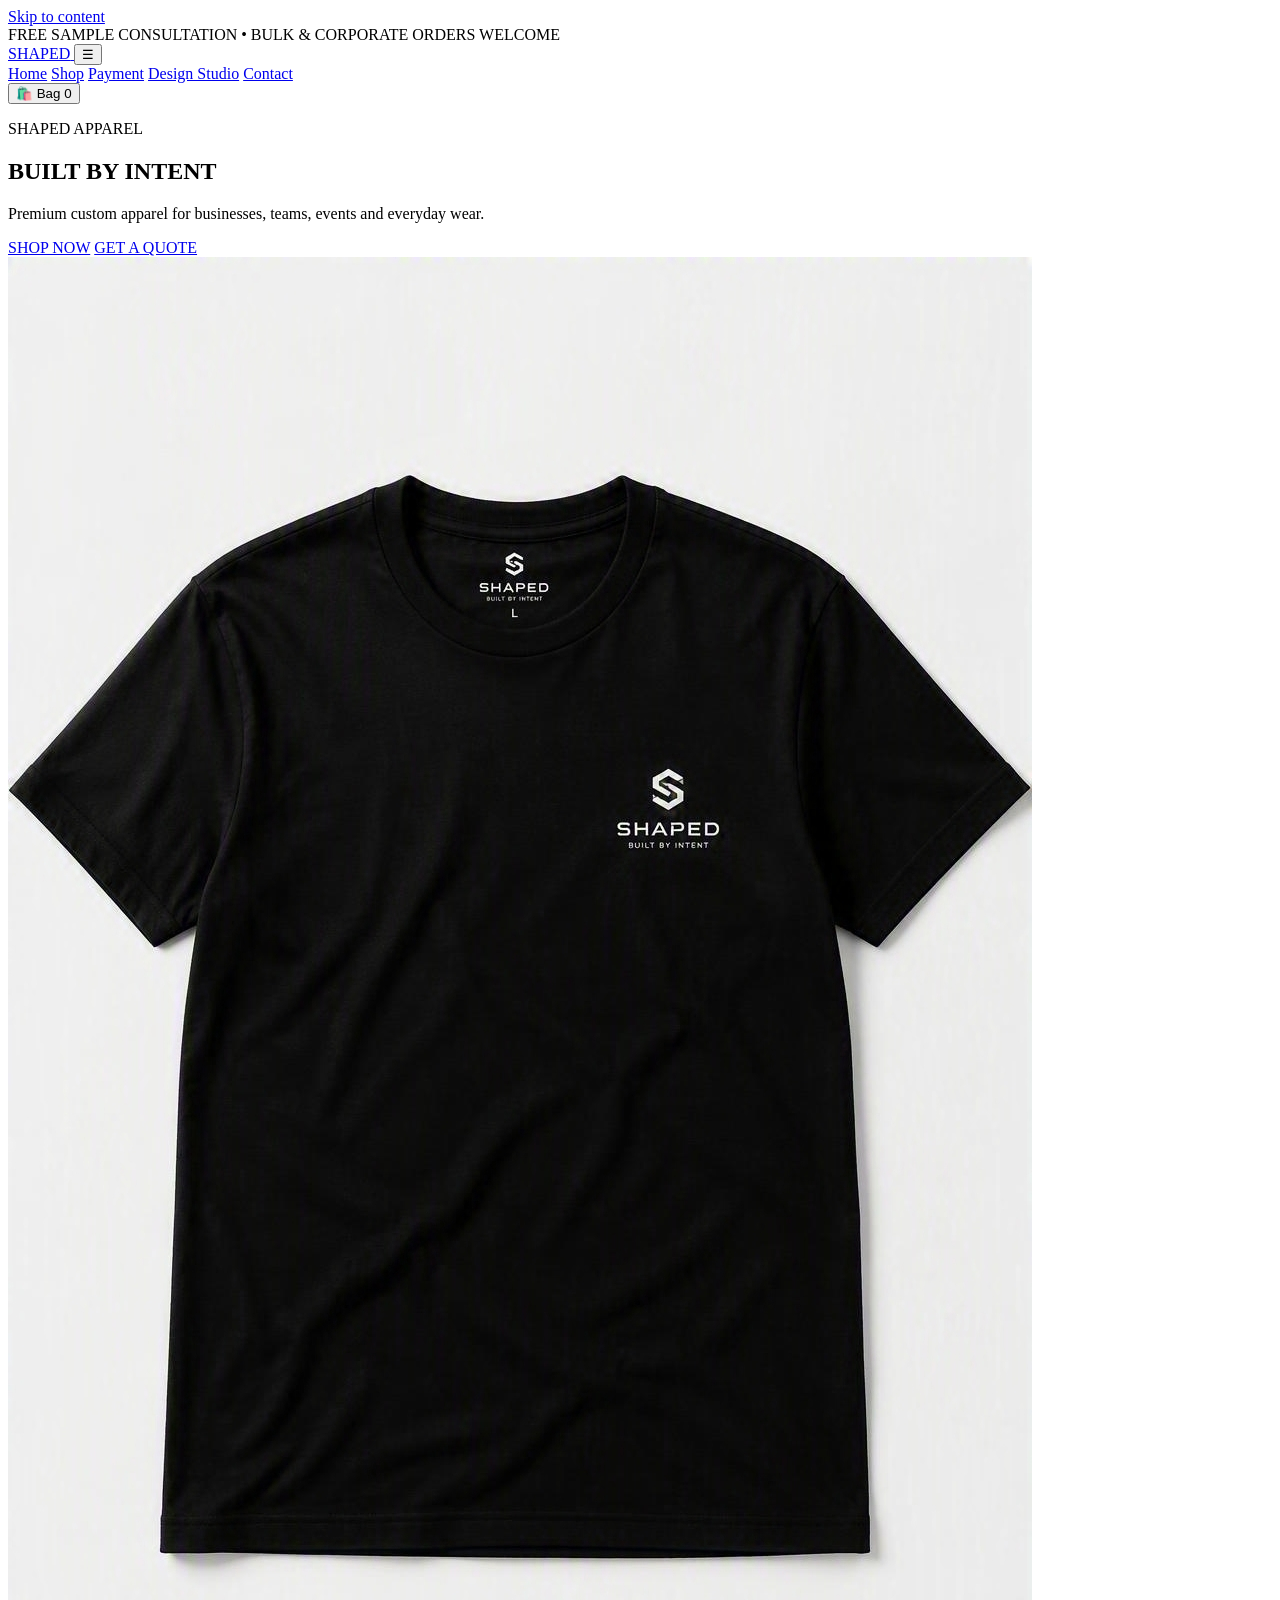
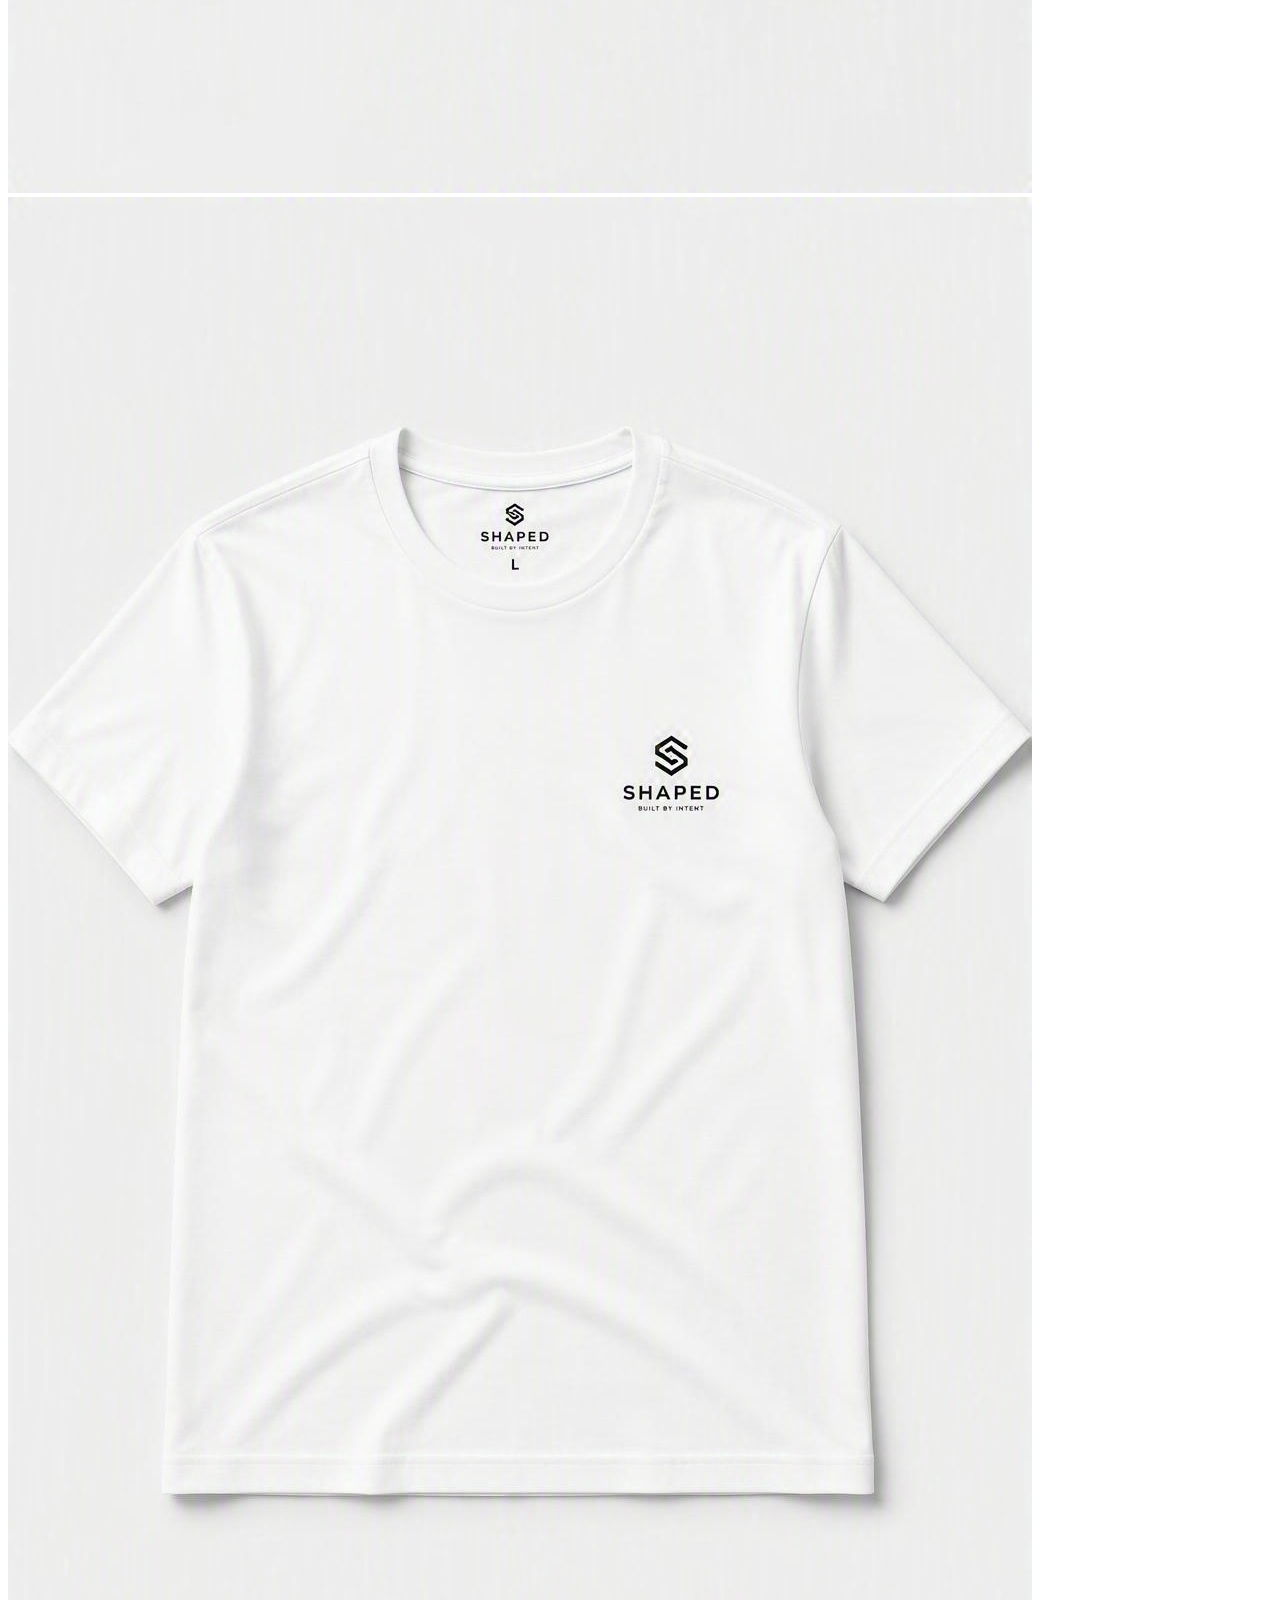
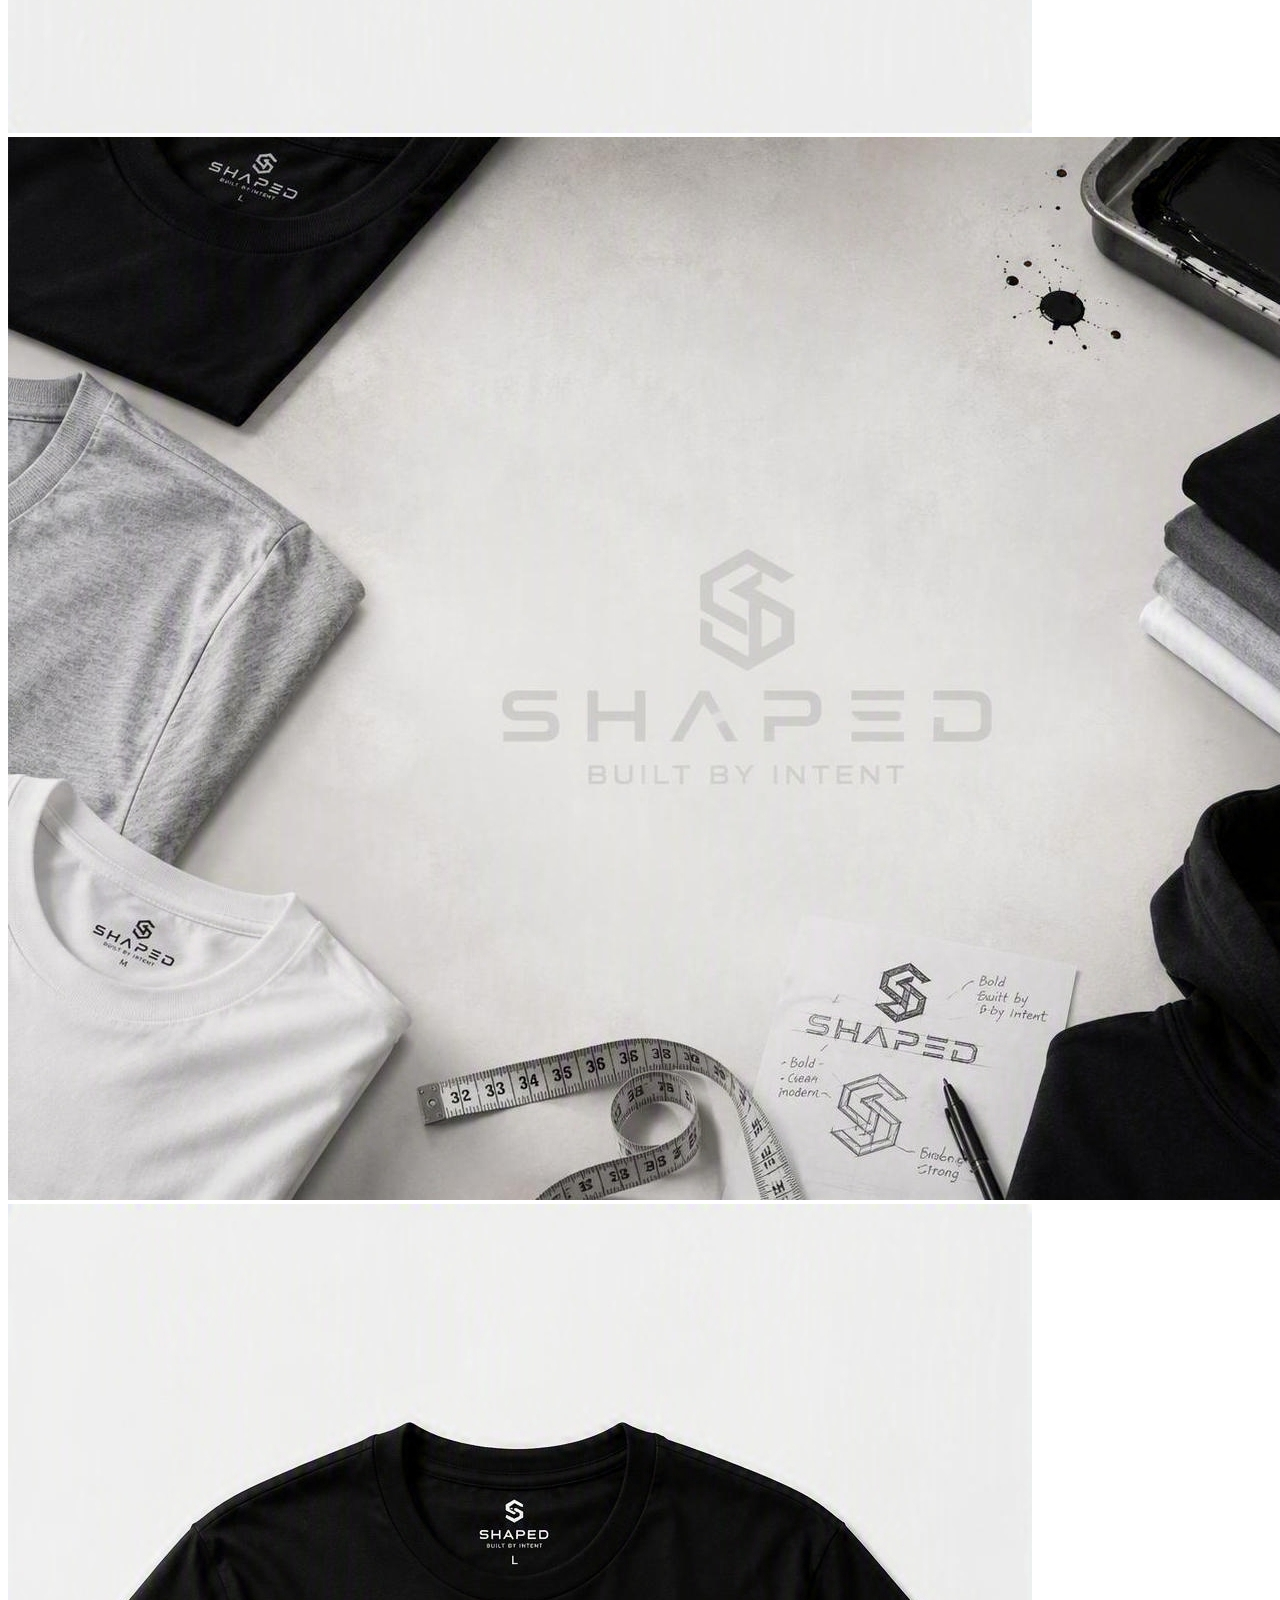
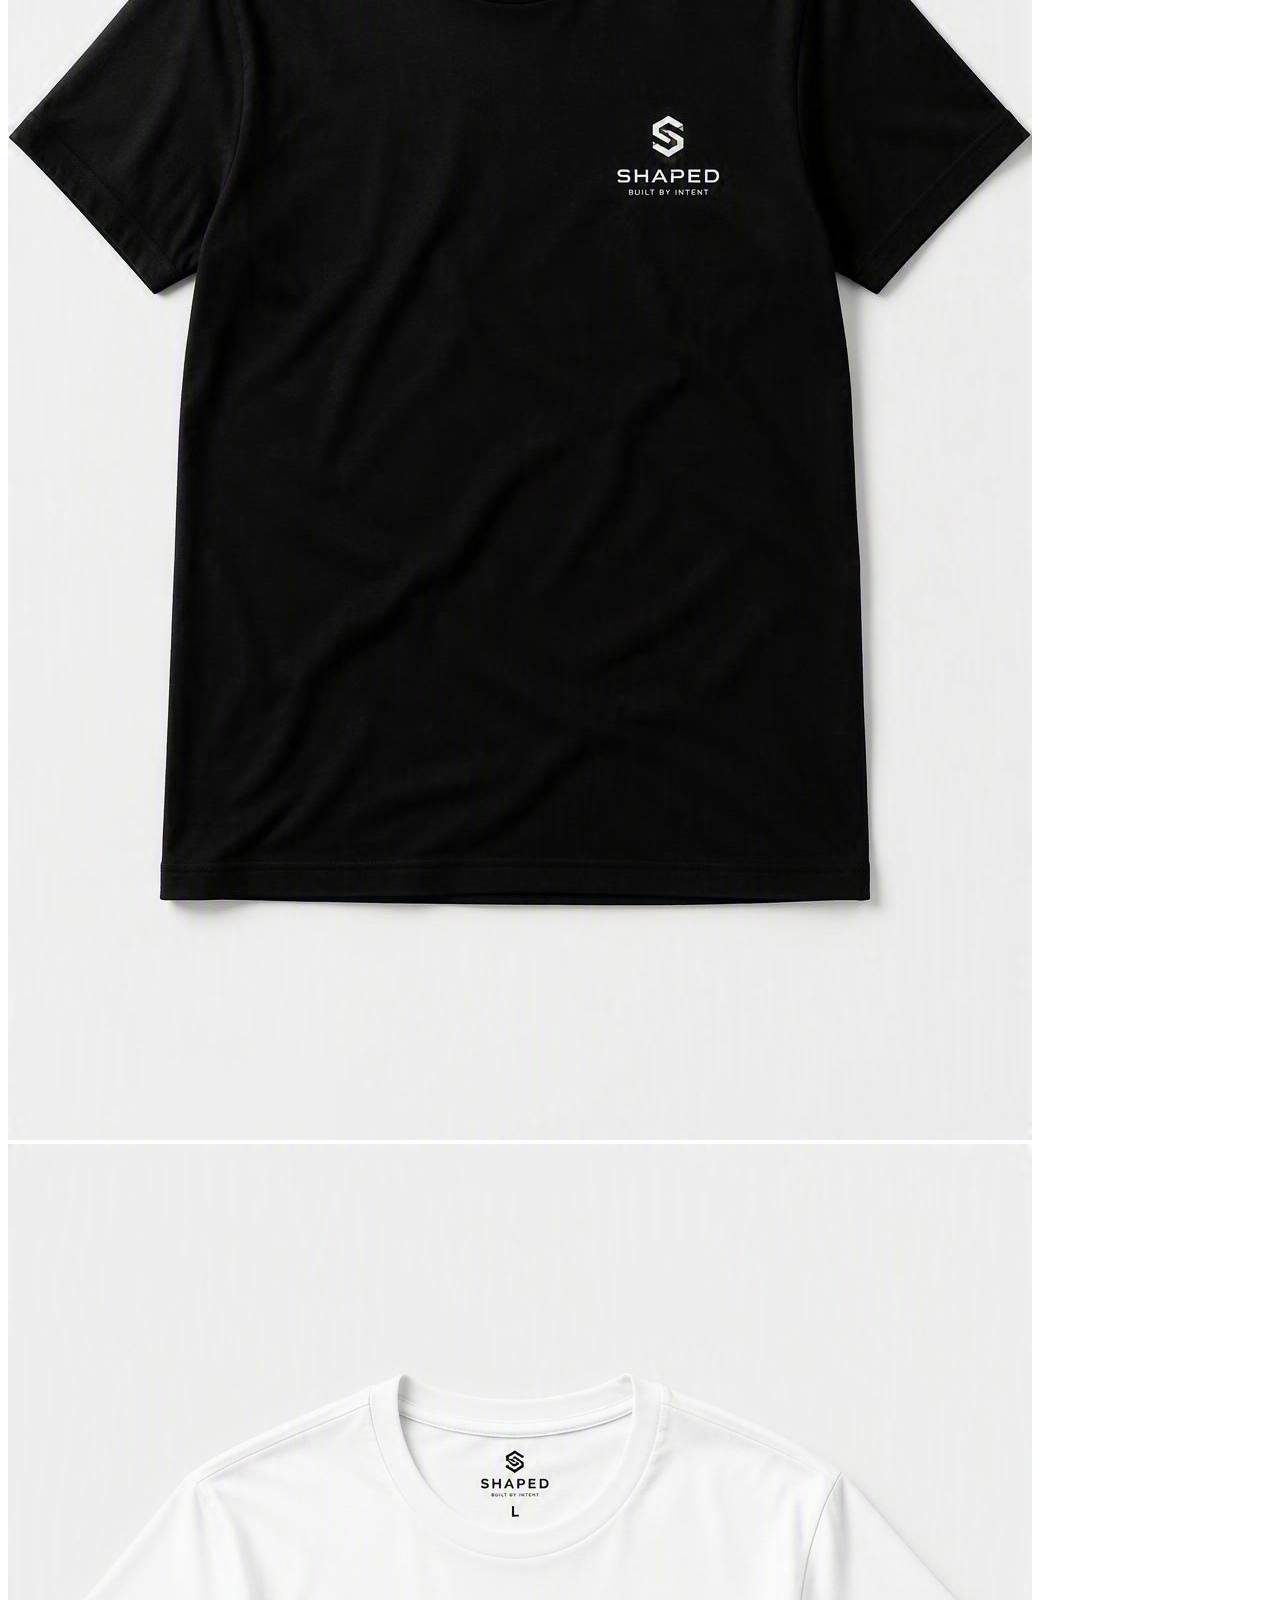
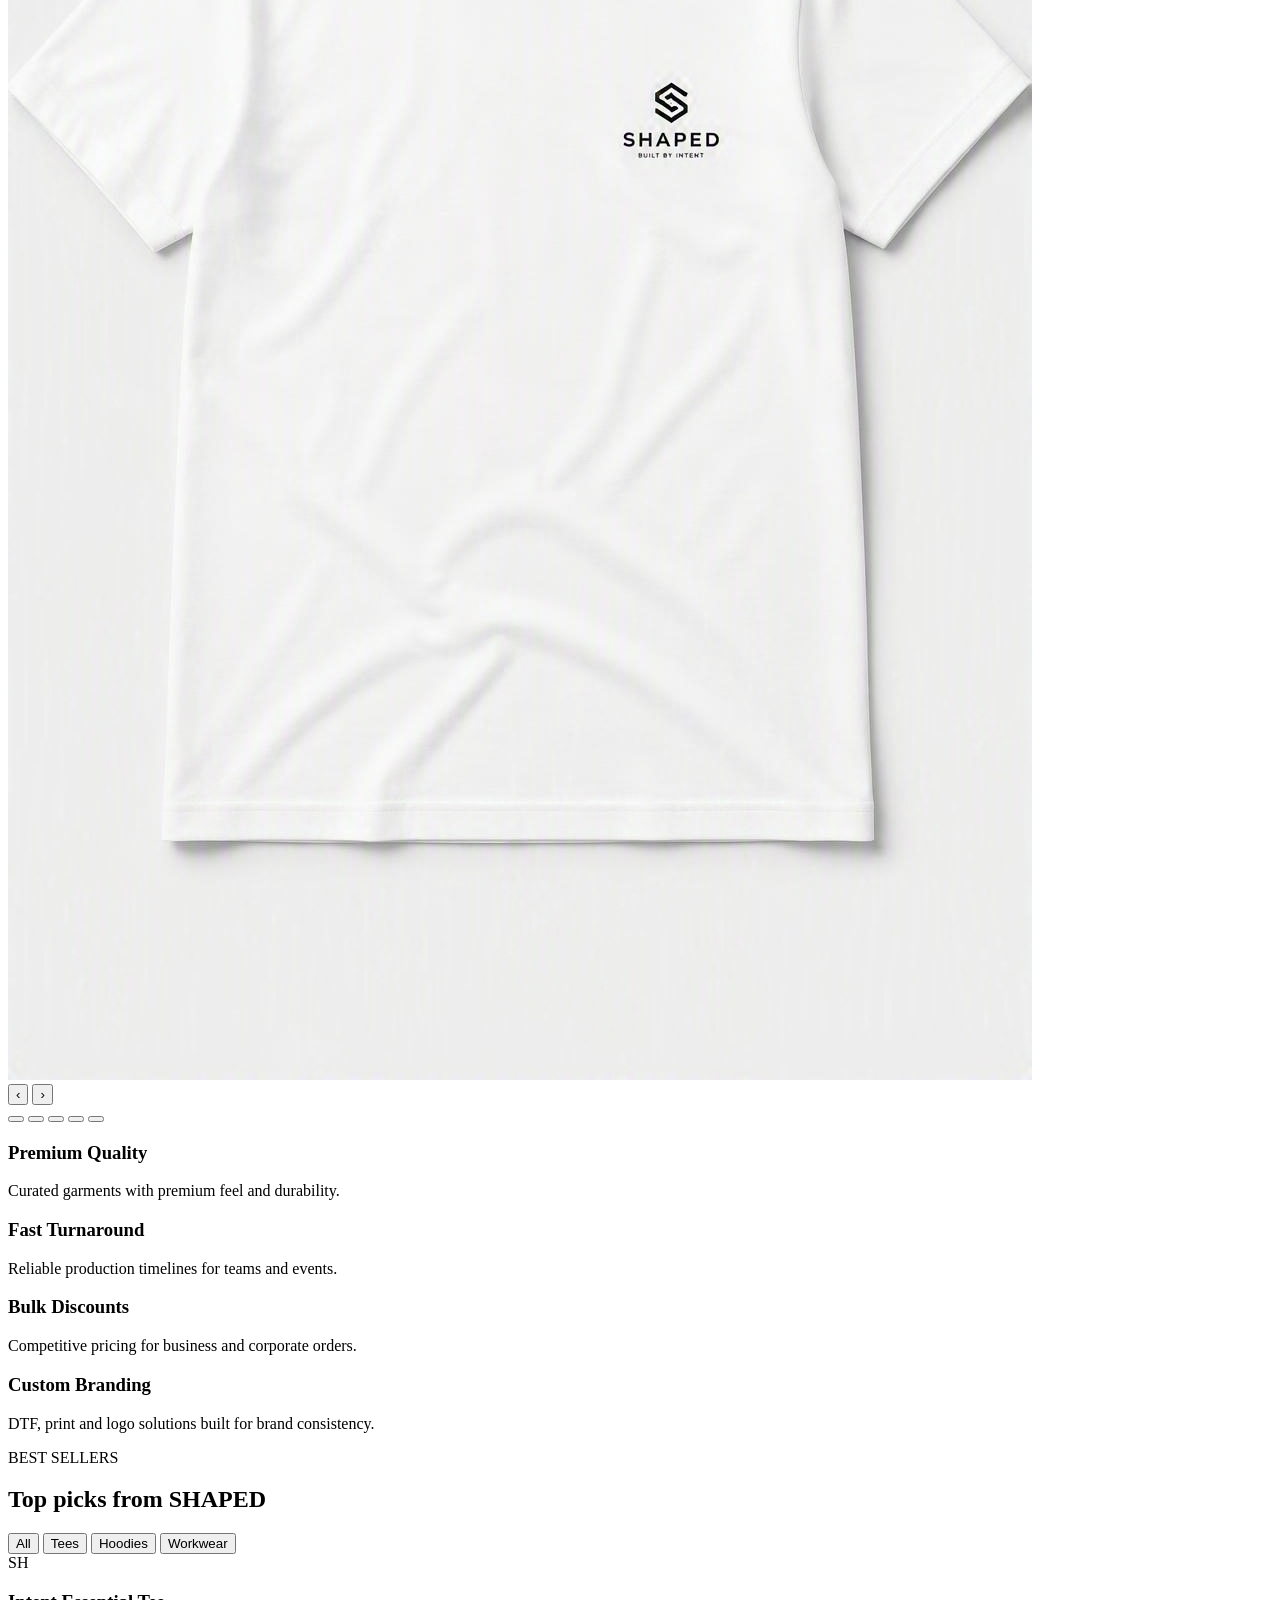
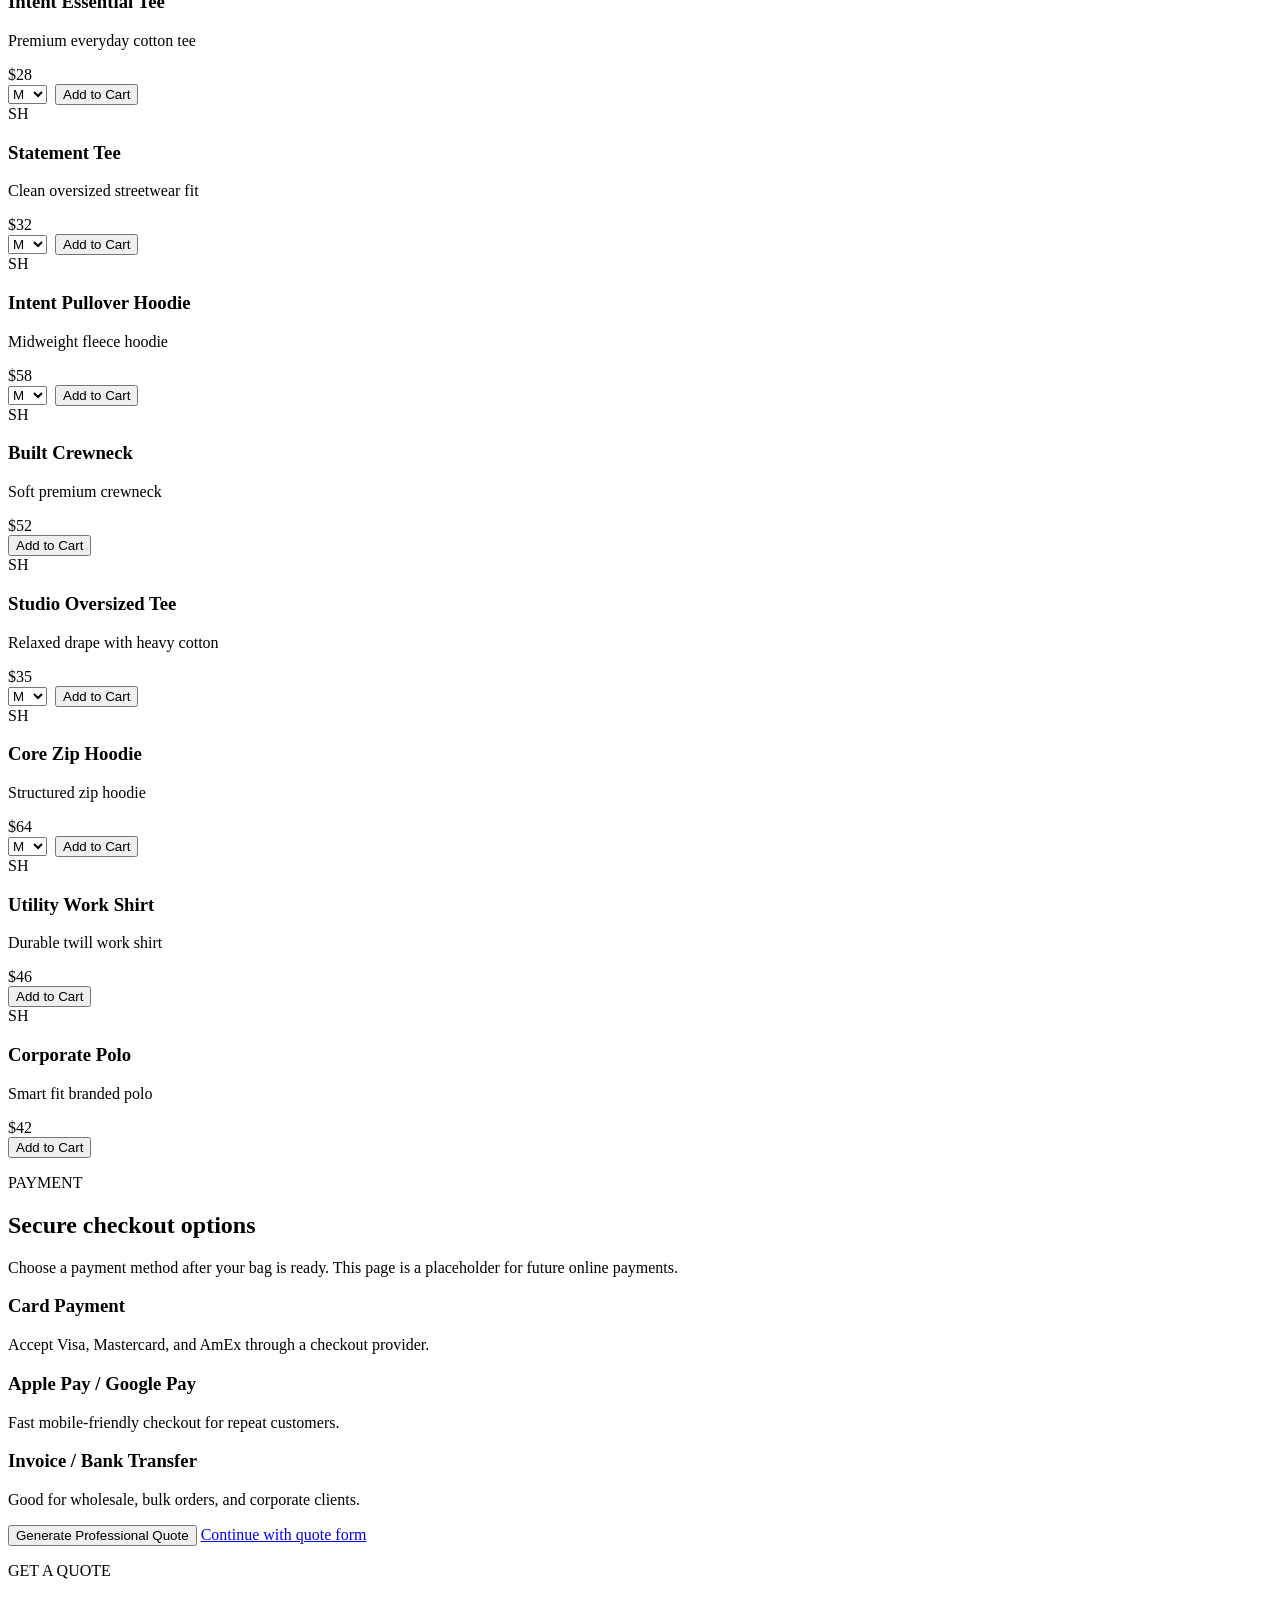
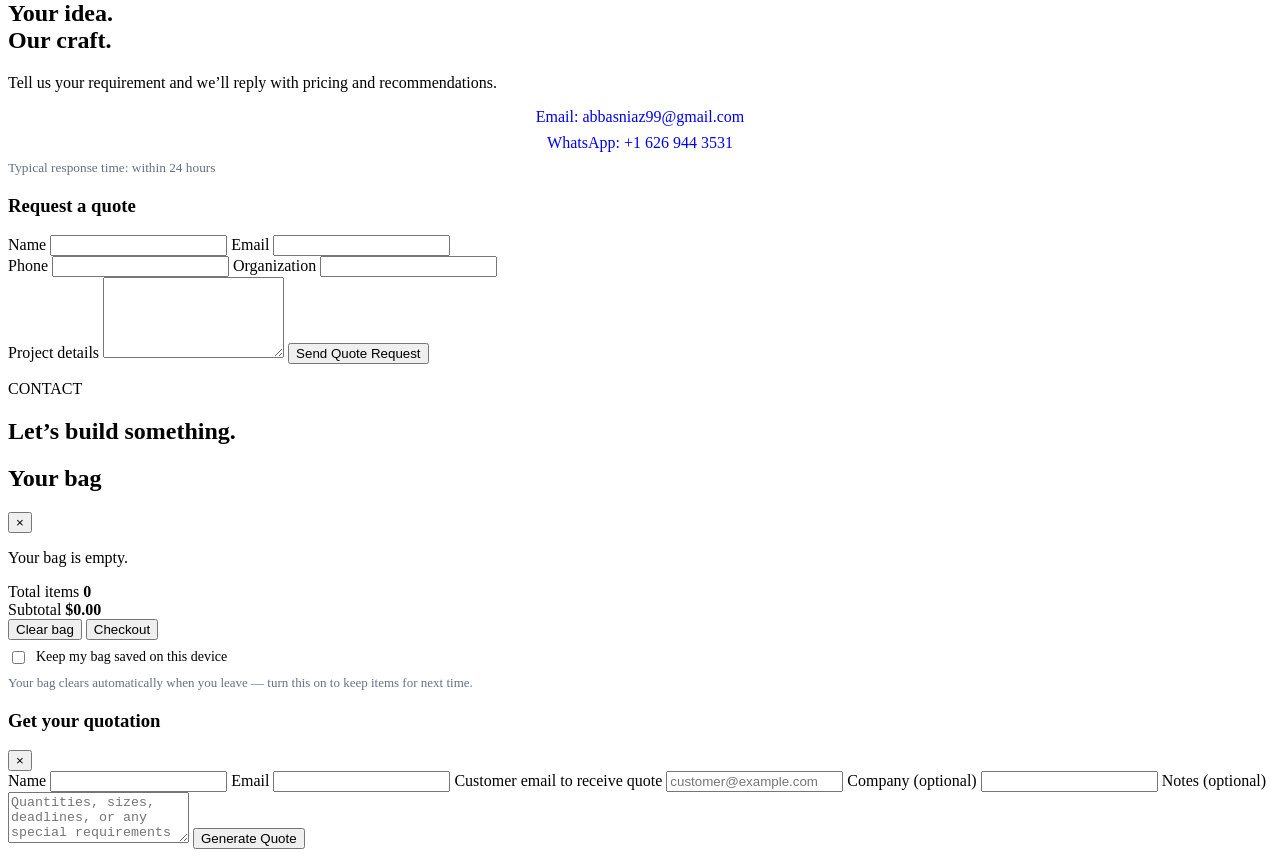
==== commit a1c5346b: "Add submit button to quote request form Added a submit button to the quote request form." ====
--- a/index.html
+++ b/index.html
@@ -1,32 +1,17 @@
 <!doctype html>
 <html lang="en">
 <head>
-  <!-- =========================================================
-       01) META / TITLE
-       ========================================================= -->
   <meta charset="utf-8" />
   <meta name="viewport" content="width=device-width, initial-scale=1" />
   <meta name="description" content="SHAPED premium custom apparel for businesses, teams and events. Built by Intent." />
   <title>SHAPED | Built by Intent</title>
-
-  <!-- =========================================================
-       02) STYLES + SCRIPT (CACHE-BUSTING VERSION)
-       If you update files and browser shows old version,
-       change v= number (e.g., 5001 -> 5002)
-       ========================================================= -->
   <link rel="stylesheet" href="styles.css?v=5001" />
   <script defer src="script.js?v=5001"></script>
 </head>
 <body>
-  <!-- =========================================================
-       03) ACCESSIBILITY + TOP ANNOUNCEMENT
-       ========================================================= -->
   <a class="skip" href="#main">Skip to content</a>
   <div class="announcement">FREE SAMPLE CONSULTATION • BULK &amp; CORPORATE ORDERS WELCOME</div>
 
-  <!-- =========================================================
-       04) HEADER / NAV / LOGO / BAG BUTTON
-       ========================================================= -->
   <header class="site-header">
     <a class="brand-right" href="#home" aria-label="SHAPED home">
       <img
@@ -55,9 +40,6 @@
   </header>
 
   <main id="main">
-    <!-- =========================================================
-         05) HERO SECTION (LEFT TEXT + RIGHT SLIDESHOW)
-         ========================================================= -->
     <section id="home" class="hero bg-home full-bleed">
       <div class="hero-copy reveal float-card">
         <p class="eyebrow">SHAPED APPAREL</p>
@@ -99,9 +81,6 @@
       </div>
     </section>
 
-    <!-- =========================================================
-         06) FEATURE STRIP
-         ========================================================= -->
     <section class="feature-row stagger full-bleed-pad">
       <article class="float-card">
         <h3>Premium Quality</h3>
@@ -121,10 +100,6 @@
       </article>
     </section>
 
-    <!-- =========================================================
-         07) SHOP SECTION + FILTER BUTTONS + PRODUCT GRID
-         NOTE: Product cards are rendered by script.js into #product-grid
-         ========================================================= -->
     <section id="shop" class="section reveal bg-shop full-bleed">
       <div class="section-head">
         <div>
@@ -143,9 +118,6 @@
       <div class="product-grid stagger" id="product-grid"></div>
     </section>
 
-    <!-- =========================================================
-         08) PAYMENT SECTION
-         ========================================================= -->
     <section id="payment" class="section reveal full-bleed-pad">
       <div class="payment-panel float-card">
         <p class="eyebrow">PAYMENT</p>
@@ -174,9 +146,6 @@
       </div>
     </section>
 
-    <!-- =========================================================
-         09) QUOTE SECTION (CONTACT LINKS + FORMSPREE FORM)
-         ========================================================= -->
     <section class="custom-section full-bleed-pad" id="quote-form">
       <div class="custom-copy reveal float-card">
         <p class="eyebrow">GET A QUOTE</p>
@@ -246,19 +215,12 @@
       </form>
     </section>
 
-    <!-- =========================================================
-         10) CONTACT SECTION
-         ========================================================= -->
     <section id="contact" class="section reveal full-bleed-pad">
       <p class="eyebrow">CONTACT</p>
       <h2>Let’s build something.</h2>
     </section>
   </main>
 
-  <!-- =========================================================
-       11) CART DRAWER
-       NOTE: Cart items are rendered by script.js into #cart-items
-       ========================================================= -->
   <aside class="cart" aria-hidden="true">
     <div class="cart-head">
       <h2>Your bag</h2>
@@ -291,15 +253,9 @@
     </div>
   </aside>
 
-  <!-- =========================================================
-       12) OVERLAY + TOAST
-       ========================================================= -->
   <div class="overlay"></div>
   <div class="toast" role="status" aria-live="polite"></div>
 
-  <!-- =========================================================
-       13) QUOTE MODAL (FROM CART CHECKOUT BUTTON)
-       ========================================================= -->
   <div class="quote-modal" id="quote-modal" aria-hidden="true">
     <div class="quote-panel">
       <div class="quote-head">
@@ -336,16 +292,13 @@
     </div>
   </div>
 
-  <!-- =========================================================
-       14) PRINT-FRIENDLY QUOTE DOCUMENT
-       Hidden on screen, shown only via @media print when the
-       "quote-print-active" class is applied to <body>.
-       Populated dynamically by script.js.
-       ========================================================= -->
   <div id="quote-print-doc" class="quote-print-doc">
     <header class="quote-print-head">
       <div class="quote-print-brand">
-        <span class="quote-print-logo">SHAPED</span>
+        <div class="quote-print-logo-wrap">
+          <img class="quote-print-logo-img" src="assets/dsigner 18.png" alt="SHAPED logo" />
+          <span class="quote-print-logo">SHAPED</span>
+        </div>
         <span>Built by Intent</span>
       </div>
       <div class="quote-print-meta">
@@ -399,9 +352,6 @@
     </footer>
   </div>
 
-  <!-- =========================================================
-       15) HIDDEN FORMSPREE SUBMIT FORM (QUOTE DATA)
-       ========================================================= -->
   <form
     id="formspree-quote-submit"
     action="https://formspree.io/f/meaqjyzg"
--- a/styles.css
+++ b/styles.css
@@ -1,755 +1,49 @@
-/* =========================================================
-   SHAPED WEBSITE STYLESHEET (CONSOLIDATED + SECTION HEADERS)
-   HOW TO EDIT QUICKLY:
-   - HEADER / LOGO: Section 04
-   - HERO TEXT / BUTTONS: Section 08
-   - BACKGROUND IMAGES: Section 07
-   - SHOP PRODUCT CARDS: Section 12
-   - SIZE DROPDOWN: Section 13
-   - CART PANEL: Section 16
-   - MOBILE FIXES: Section 20
-   ========================================================= */
-
-/* =========================================================
-   01) GOOGLE FONTS
-   ========================================================= */
-@import url("https://fonts.googleapis.com/css2?family=DM+Sans:wght@400;500;700&family=Space+Grotesk:wght@500;700&display=swap");
-
-/* =========================================================
-   02) ROOT COLORS / DESIGN TOKENS
-   ========================================================= */
-:root{
-  --bg:#f3f5f9;
-  --bg2:#e8ecf3;
-  --text:#1f2937;
-  --muted:#5b6475;
-  --line:rgba(90,102,122,.22);
-  --card:rgba(255,255,255,.74);
-  --gold:#d2a85a;
-  --navy:#1f2a3a;
-  --mint:#7fe0d8;
-}
-
-/* =========================================================
-   03) GLOBAL RESET + BASE
-   ========================================================= */
-*{box-sizing:border-box}
-html,body{margin:0;padding:0}
-body{
-  font-family:"DM Sans",system-ui,-apple-system,Segoe UI,Roboto,sans-serif;
-  color:var(--text);
-  background:
-    radial-gradient(1200px 560px at 10% -10%, #fff 0%, transparent 55%),
-    radial-gradient(1100px 600px at 90% 0%, #eef2f8 0%, transparent 58%),
-    linear-gradient(140deg,var(--bg),var(--bg2));
-  overflow-x:hidden;
-}
-
-/* =========================================================
-   04) HEADER / TOP BAR / LOGO / NAV
-   ========================================================= */
-.announcement{
-  font-size:12px;
-  letter-spacing:.18em;
-  text-transform:uppercase;
-  text-align:center;
-  color:#6b7280;
-  padding:8px 10px;
-  border-bottom:1px solid rgba(90,102,122,.14);
-  background:rgba(255,255,255,.55);
-}
-
-.site-header{
-  position:sticky;
-  top:0;
-  z-index:1000;
-  display:flex;
-  align-items:center;
-  gap:16px;
-  padding:10px 18px;
-  background:rgba(255,255,255,.86);
-  backdrop-filter:blur(10px);
-  border-bottom:1px solid rgba(90,102,122,.2);
-}
-
-.brand-right{
-  display:inline-flex;
-  align-items:center;
-  gap:8px;
-  text-decoration:none;
-  color:var(--text);
-  border:1px solid var(--line);
-  border-radius:12px;
-  padding:6px 10px;
-  background:rgba(255,255,255,.8);
-}
-.brand-right img{
-  height:22px;
-  width:auto;
-  display:block;
-}
-.brand-right .logo-text{
-  font-family:"Space Grotesk",sans-serif;
-  font-size:18px;
-  line-height:1;
-  font-weight:700;
-  display:none;
-}
-.brand-right.logo-fallback .logo-text{display:inline-block}
-
-.nav{
-  display:flex;
-  align-items:center;
-  gap:20px;
-}
-.nav a{
-  text-decoration:none;
-  color:#3a4557;
-  font-weight:600;
-  font-size:15px;
-}
-.nav a:hover{color:#111827}
-
-.menu-toggle{
-  margin-left:auto;
-  display:none;
-  border:1px solid var(--line);
-  border-radius:10px;
-  background:#fff;
-  font-size:18px;
-  padding:7px 10px;
-  cursor:pointer;
-}
-
-/* =========================================================
-   05) CART ICON BUTTON IN HEADER
-   ========================================================= */
-.cart-button{
-  margin-left:auto;
-  display:inline-flex;
-  align-items:center;
-  gap:8px;
-  border:1px solid var(--line);
-  border-radius:999px;
-  padding:9px 12px;
-  background:#fff;
-  cursor:pointer;
-  color:#1f2937;
-  font-weight:700;
-}
-#cart-count{
-  min-width:20px;
-  height:20px;
-  display:inline-grid;
-  place-items:center;
-  border-radius:999px;
-  background:#111827;
-  color:#fff;
-  font-size:12px;
-}
-
-/* =========================================================
-   06) REUSABLE LAYOUT HELPERS
-   ========================================================= */
-.full-bleed{width:100%}
-.full-bleed-pad{padding-inline:14px}
-.section{padding:34px 14px}
-
-.skip{position:absolute;left:-9999px;top:auto}
-.skip:focus{
-  left:12px;top:12px;z-index:9999;
-  background:#111;color:#fff;padding:8px 10px;border-radius:8px
-}
-
-.reveal{
-  opacity:0;
-  transform:translateY(16px);
-  transition:.55s ease;
-}
-.reveal.in{opacity:1;transform:none}
-.stagger > *{
-  opacity:0;
-  transform:translateY(14px);
-  transition:.55s ease;
-}
-.stagger > *.in{opacity:1;transform:none}
-
-.float-card{
-  background:var(--card);
-  border:1px solid rgba(148,163,184,.25);
-  border-radius:22px;
-  backdrop-filter:blur(9px);
-  box-shadow:0 10px 30px rgba(2,8,23,.08);
-}
-
-/* =========================================================
-   07) BACKGROUND IMAGES (EDIT HERE IF IMAGE CHANGES)
-   ========================================================= */
-.bg-home{
-  background:
-    linear-gradient(rgba(255,255,255,.34), rgba(255,255,255,.34)),
-    url("./assets/Designer (19).png") center/cover no-repeat !important;
-}
-.bg-shop{
-  background:
-    linear-gradient(140deg,#f7f9fc,#edf2f8) !important;
-  background-attachment:scroll;
-}
-
-/* =========================================================
-   08) HERO SECTION (LEFT TEXT + BUTTONS)
-   ========================================================= */
-.hero{
-  min-height:68vh;
-  display:grid;
-  grid-template-columns:1.1fr 1fr;
-  gap:16px;
-  align-items:stretch;
-  padding:16px 14px;
-}
-
-.hero-copy{
-  padding:40px 36px;
-  display:flex;
-  flex-direction:column;
-  justify-content:center;
-}
-.eyebrow{
-  margin:0 0 8px;
-  font-size:12px;
-  letter-spacing:.22em;
-  color:var(--gold);
-  text-transform:uppercase;
-}
-.hero-copy h1{
-  margin:0 0 10px;
-  font-family:"Space Grotesk",sans-serif;
-  font-weight:700;
-  font-size:clamp(48px,7vw,88px);
-  line-height:.95;
-  letter-spacing:-.02em;
-  color:var(--navy);
-}
-.hero-copy h1 span{color:var(--gold)}
-.hero-copy p{
-  margin:0;
-  color:var(--muted);
-  font-size:clamp(18px,1.8vw,40px);
-  line-height:1.28;
-  max-width:18ch;
-}
-
-.actions{
-  margin-top:20px;
-  display:flex;
-  flex-wrap:wrap;
-  gap:10px;
-}
-
-/* =========================================================
-   09) BUTTON SYSTEM
-   ========================================================= */
-.button{
-  border:1px solid var(--line);
-  border-radius:999px;
-  padding:11px 18px;
-  font-size:15px;
-  font-weight:700;
-  text-decoration:none;
-  color:#1f2937;
-  background:#fff;
-  cursor:pointer;
-  display:inline-flex;
-  align-items:center;
-  justify-content:center;
-}
-.button.primary{
-  background:linear-gradient(90deg,#f0c978,#e7b857);
-  border-color:transparent;
-  color:#2a1f0f;
-}
-.button.secondary{background:#fff}
-.button.full{width:100%}
-
-.shine{position:relative;overflow:hidden}
-.shine::after{
-  content:"";
-  position:absolute;
-  inset:-120% auto auto -40%;
-  width:40%;
-  height:300%;
-  transform:rotate(26deg);
-  background:linear-gradient(to right, transparent, rgba(255,255,255,.45), transparent);
-  animation:shine 3.8s linear infinite;
-}
-@keyframes shine{
-  0%{left:-45%}
-  100%{left:130%}
-}
-
-/* =========================================================
-   10) HERO SLIDESHOW (RIGHT SIDE)
-   ========================================================= */
-.hero-slideshow{
-  position:relative;
-  border-radius:22px;
-  border:1px solid var(--line);
-  overflow:hidden;
-  min-height:420px;
-  background:rgba(255,255,255,.55);
-}
-.hero-slide{
-  position:absolute;
-  inset:0;
-  opacity:0;
-  transition:opacity .45s ease;
-}
-.hero-slide.is-active{opacity:1}
-.hero-slide img{
-  width:100%;
-  height:100%;
-  object-fit:cover;
-  display:block;
-}
-.hero-nav{
-  position:absolute;
-  top:50%;
-  transform:translateY(-50%);
-  width:36px;
-  height:36px;
-  border-radius:999px;
-  border:1px solid var(--line);
-  background:rgba(255,255,255,.86);
-  cursor:pointer;
-  font-size:25px;
-  line-height:1;
-}
-.hero-prev{left:10px}
-.hero-next{right:10px}
-.hero-dots{
-  position:absolute;
-  left:50%;
-  bottom:10px;
-  transform:translateX(-50%);
-  display:flex;
-  gap:7px;
-}
-.hero-dot{
-  width:8px;
-  height:8px;
-  border-radius:999px;
-  border:0;
-  background:rgba(31,41,55,.35);
-  cursor:pointer;
-}
-.hero-dot.is-active{background:#1f2937}
-
-/* =========================================================
-   11) FEATURES STRIP
-   ========================================================= */
-.feature-row{
-  display:grid;
-  grid-template-columns:repeat(4,minmax(0,1fr));
-  gap:12px;
-  padding-block:6px 24px;
-}
-.feature-row article{padding:18px}
-.feature-row h3{margin:0 0 6px}
-.feature-row p{margin:0;color:var(--muted)}
-
-/* =========================================================
-   12) SHOP SECTION + PRODUCT CARDS
-   ========================================================= */
-#shop{
-  position:relative;
-  isolation:isolate;
-  overflow:hidden;
-}
-#shop::before{
-  content:"";
-  position:absolute;
-  inset:0;
-  z-index:0;
-  pointer-events:none;
-  background:linear-gradient(to bottom, rgba(255,255,255,.22), rgba(255,255,255,.35));
-}
-.section-head{
-  position:relative;
-  z-index:2;
-  display:flex;
-  gap:14px;
-  align-items:flex-end;
-  justify-content:space-between;
-  flex-wrap:wrap;
-  margin-bottom:12px;
-}
-.section-head h2{
-  margin:4px 0 0;
-  font-family:"Space Grotesk",sans-serif;
-  font-size:clamp(30px,5vw,58px);
-}
-
-.filters{
-  display:flex;
-  gap:8px;
-  flex-wrap:wrap;
-}
-.filters button{
-  border:1px solid var(--line);
-  background:#fff;
-  padding:8px 12px;
-  border-radius:999px;
-  cursor:pointer;
-}
-.filters button.active{
-  background:#1f2a3a;
-  color:#fff;
-  border-color:#1f2a3a;
-}
-
-.product-grid{
-  position:relative;
-  z-index:2;
-  display:grid;
-  grid-template-columns:repeat(4,minmax(0,1fr));
-  gap:14px;
-}
-.product-card{
-  overflow:hidden;
-  border-radius:18px;
-}
-.product-image{
-  height:245px;
-  position:relative;
-  display:grid;
-  place-items:center;
-  background:linear-gradient(180deg, rgba(255,255,255,.92), rgba(245,247,251,.9));
-}
-.mini-shirt{
-  width:140px;height:180px;background:var(--pc,#222);
-  border-radius:32px;position:relative;
-}
-.mini-shirt::before,.mini-shirt::after{
-  content:"";position:absolute;top:16px;width:36px;height:46px;background:inherit;border-radius:16px
-}
-.mini-shirt::before{left:-26px;transform:rotate(22deg)}
-.mini-shirt::after{right:-26px;transform:rotate(-22deg)}
-.product-image span{
-  position:absolute;
-  color:#f0cf85;
-  font-family:"Space Grotesk",sans-serif;
-  font-weight:700;
-  font-size:30px;
-}
-.product-body{padding:14px}
-.product-body h3{margin:0 0 6px;font-size:32px}
-.product-body p{margin:0 0 10px;color:var(--muted);font-size:26px}
-.product-foot{
-  display:flex;
-  align-items:center;
-  justify-content:space-between;
-  gap:8px;
-}
-.product-foot > span{font-size:28px}
-.add{
-  border:0;
-  background:var(--mint);
-  color:#0f3b3a;
-  padding:8px 12px;
-  border-radius:999px;
-  font-weight:700;
-  cursor:pointer;
-}
-
-/* =========================================================
-   13) SIZE SELECTOR (S/M/L/XL)
-   ========================================================= */
-.size-select{
-  border:1px solid rgba(90,102,122,.28);
-  border-radius:999px;
-  padding:6px 10px;
-  background:#fff;
-  font-weight:700;
-  color:#1f2937;
-  height:36px;
-}
-
-/* =========================================================
-   14) QUOTE SECTION + FORM
-   ========================================================= */
-.custom-section{
-  display:grid;
-  grid-template-columns:1fr 1fr;
-  gap:14px;
-  align-items:stretch;
-  padding-bottom:20px;
-}
-.custom-copy{padding:22px}
-.custom-copy h2{
-  margin:4px 0 8px;
-  font-family:"Space Grotesk",sans-serif;
-  font-size:clamp(34px,5vw,56px);
-  line-height:1.02;
-}
-.custom-copy p{margin:0;color:var(--muted);font-size:22px}
-
-.quote-form{
-  padding:18px;
-  display:grid;
-  gap:10px;
-}
-.quote-form h3{margin:0 0 4px}
-.form-row{
-  display:grid;
-  grid-template-columns:1fr 1fr;
-  gap:10px;
-}
-.quote-form label{
-  display:grid;
-  gap:6px;
-  font-weight:700;
-}
-.quote-form input,
-.quote-form textarea{
-  border:1px solid var(--line);
-  border-radius:12px;
-  padding:10px 11px;
-  font:inherit;
-  background:#fff;
-  color:#1f2937;
-}
-
-/* =========================================================
-   15) CONTACT SECTION
-   ========================================================= */
-#contact h2{
-  margin:.2rem 0 0;
-  font-family:"Space Grotesk",sans-serif;
-  font-size:clamp(30px,6vw,56px);
-}
-
-/* =========================================================
-   16) CART DRAWER + CART ITEMS
-   ========================================================= */
-.cart{
-  position:fixed;
-  top:0;
-  right:-430px;
-  width:min(92vw,420px);
-  height:100dvh;
-  background:#fff;
-  border-left:1px solid var(--line);
-  z-index:1200;
-  transition:right .3s ease;
-  display:grid;
-  grid-template-rows:auto 1fr auto auto;
-}
-body.cart-open .cart{right:0}
-.cart-head{
-  padding:14px;
-  border-bottom:1px solid var(--line);
-  display:flex;
-  justify-content:space-between;
-  align-items:center;
-}
-.cart-close{
-  border:0;
-  background:transparent;
-  font-size:30px;
-  line-height:1;
-  cursor:pointer;
-}
-#cart-items{
-  padding:10px 12px;
-  overflow:auto;
-  display:grid;
-  gap:8px;
-}
-.cart-item{
-  border:1px solid var(--line);
-  border-radius:12px;
-  padding:10px;
-  display:grid;
-  grid-template-columns:1fr auto auto;
-  gap:10px;
-  align-items:center;
-}
-.qty{
-  display:inline-flex;
-  align-items:center;
-  gap:8px;
-}
-.qty button{
-  width:32px;
-  height:32px;
-  border-radius:999px;
-  border:1px solid var(--line);
-  background:#fff;
-  cursor:pointer;
-  font-size:18px;
-  line-height:1;
-}
-.remove-item{
-  border:0;
-  background:transparent;
-  font-size:20px;
-  cursor:pointer;
-  color:#6b7280;
-}
-.empty{color:#6b7280;font-size:14px}
-.cart-summary{
-  border-top:1px solid var(--line);
-  padding:12px;
-  display:grid;
-  gap:8px;
-}
-.summary-row{display:flex;justify-content:space-between;align-items:center}
-.cart-foot{
-  border-top:1px solid var(--line);
-  padding:12px;
-  display:grid;
-  gap:10px;
-}
-#cart-keep-toggle{
-  width:16px;
-  height:16px;
-  accent-color:#1f2a3a;
-  flex:0 0 auto;
-}
-#cart-keep-note{
-  margin:0;
-  color:#667085;
-  font-size:13px;
-  line-height:1.4;
-}
-
-/* =========================================================
-   17) OVERLAY + TOAST
-   ========================================================= */
-.overlay{
-  position:fixed;
-  inset:0;
-  background:rgba(16,24,40,.35);
-  opacity:0;
-  pointer-events:none;
-  transition:.2s;
-  z-index:1100;
-}
-body.cart-open .overlay{opacity:1;pointer-events:auto}
-
-.toast{
-  position:fixed;
-  left:50%;
-  bottom:20px;
-  transform:translateX(-50%) translateY(16px);
-  background:#111827;
-  color:#fff;
-  padding:10px 14px;
-  border-radius:999px;
-  font-weight:700;
-  opacity:0;
-  pointer-events:none;
-  transition:.24s;
-  z-index:1300;
-}
-.toast.show{opacity:1;transform:translateX(-50%) translateY(0)}
-
-/* =========================================================
-   18) CHECKOUT QUOTE MODAL
-   ========================================================= */
-.quote-modal{
-  position:fixed;
-  inset:0;
-  z-index:1300;
-  display:grid;
-  place-items:center;
-  background:rgba(12,18,30,.45);
-  opacity:0;
-  pointer-events:none;
-  transition:.2s;
-}
-.quote-modal[aria-hidden="false"]{opacity:1;pointer-events:auto}
-.quote-panel{
-  width:min(92vw,520px);
-  max-height:90vh;
-  overflow-y:auto;
-  background:#fff;
-  border:1px solid var(--line);
-  border-radius:16px;
-  padding:14px;
-}
-.quote-head{
-  display:flex;
-  justify-content:space-between;
-  align-items:center;
-  margin-bottom:8px;
-}
-#quote-close{
-  border:0;
-  background:transparent;
-  font-size:28px;
-  line-height:1;
-  cursor:pointer;
-}
-.quote-checkout-form{display:grid;gap:10px}
-.quote-checkout-form label{display:grid;gap:6px;font-weight:700}
-.quote-checkout-form input,
-.quote-checkout-form textarea{
-  border:1px solid var(--line);
-  border-radius:10px;
-  padding:9px 10px;
-  font:inherit;
-  resize:vertical;
-}
-.quote-result{
-  margin-top:10px;
-  border:1px dashed var(--line);
-  border-radius:10px;
-  padding:10px;
-  color:#374151;
-}
-.quote-ref-badge{
-  display:inline-block;
-  background:#111827;
-  color:#fff;
-  font-weight:700;
-  font-size:13px;
-  letter-spacing:.02em;
-  padding:6px 10px;
-  border-radius:999px;
-  margin-bottom:8px;
-}
-.quote-result-actions{
-  display:flex;
-  flex-wrap:wrap;
-  gap:8px;
-  margin-top:12px;
-}
-
-/* =========================================================
-   18b) PRINT-FRIENDLY QUOTE DOCUMENT
-   ========================================================= */
 .quote-print-doc{
   display:none;
 }
+
 @media print{
+  @page{
+    size:auto;
+    margin:12mm;
+  }
+
+  html, body{
+    margin:0 !important;
+    padding:0 !important;
+    overflow:visible !important;
+    height:auto !important;
+    background:#fff !important;
+  }
+
   body *{
-    visibility:hidden;
+    visibility:hidden !important;
   }
+
+  body.quote-print-active{
+    background:#fff !important;
+  }
+
   body.quote-print-active .quote-print-doc,
   body.quote-print-active .quote-print-doc *{
-    visibility:visible;
+    visibility:visible !important;
   }
+
   body.quote-print-active .quote-print-doc{
-    display:block;
-    position:absolute;
-    inset:0;
-    margin:0 auto;
-    padding:24px;
+    display:block !important;
+    position:fixed !important;
+    inset:0 !important;
+    width:100% !important;
+    height:auto !important;
     max-width:800px;
+    margin:0 auto !important;
+    padding:20px !important;
     color:#111827;
     font-family:"Space Grotesk",Arial,sans-serif;
+    background:#fff !important;
+    overflow:visible !important;
   }
+
   .quote-print-head{
     display:flex;
     justify-content:space-between;
@@ -757,22 +51,58 @@
     border-bottom:2px solid #111827;
     padding-bottom:12px;
     margin-bottom:16px;
+    page-break-inside:avoid;
+    break-inside:avoid;
   }
+
   .quote-print-brand{
     display:flex;
     flex-direction:column;
+    align-items:flex-start;
+    gap:6px;
     font-weight:700;
   }
-  .quote-print-logo{font-size:26px;letter-spacing:.04em}
-  .quote-print-meta{text-align:right}
-  .quote-print-meta h1{margin:0 0 6px;font-size:22px;letter-spacing:.06em}
-  .quote-print-meta p{margin:0;font-size:13px}
+
+  .quote-print-logo-wrap{
+    display:flex;
+    align-items:center;
+    gap:10px;
+  }
+
+  .quote-print-logo-img{
+    display:block;
+    width:44px;
+    height:44px;
+    object-fit:contain;
+  }
+
+  .quote-print-logo{
+    font-size:26px;
+    letter-spacing:.04em;
+  }
+
+  .quote-print-meta{
+    text-align:right;
+  }
+  .quote-print-meta h1{
+    margin:0 0 6px;
+    font-size:22px;
+    letter-spacing:.06em;
+  }
+  .quote-print-meta p{
+    margin:0;
+    font-size:13px;
+  }
+
   .quote-print-parties{
     display:grid;
     grid-template-columns:1fr 1fr;
     gap:16px;
     margin-bottom:18px;
+    page-break-inside:avoid;
+    break-inside:avoid;
   }
+
   .quote-print-label{
     text-transform:uppercase;
     font-size:11px;
@@ -780,79 +110,58 @@
     color:#6b7280;
     margin:0 0 4px;
   }
-  .quote-print-parties p{margin:0 0 2px;font-size:14px}
+
+  .quote-print-parties p{
+    margin:0 0 2px;
+    font-size:14px;
+  }
+
   .quote-print-table{
     width:100%;
     border-collapse:collapse;
     margin-bottom:18px;
     font-size:13px;
+    page-break-inside:auto;
   }
+
   .quote-print-table th,
   .quote-print-table td{
     border:1px solid #d1d5db;
     padding:8px 10px;
     text-align:left;
   }
+
+  .quote-print-table thead{
+    display:table-header-group;
+  }
+
+  .quote-print-table tfoot{
+    display:table-footer-group;
+  }
+
+  .quote-print-table tr{
+    page-break-inside:avoid;
+    break-inside:avoid;
+  }
+
   .quote-print-table tfoot td{
     font-weight:700;
     text-align:right;
   }
-  .quote-print-notes{margin-bottom:18px;font-size:13px}
+
+  .quote-print-notes{
+    margin-bottom:18px;
+    font-size:13px;
+    page-break-inside:avoid;
+    break-inside:avoid;
+  }
+
   .quote-print-foot{
     border-top:1px solid #d1d5db;
     padding-top:10px;
     font-size:11px;
     color:#6b7280;
+    page-break-inside:avoid;
+    break-inside:avoid;
   }
 }
-
-/* =========================================================
-   19) TABLET RESPONSIVE
-   ========================================================= */
-@media (max-width:1200px){
-  .product-grid{grid-template-columns:repeat(3,minmax(0,1fr))}
-  .feature-row{grid-template-columns:repeat(2,minmax(0,1fr))}
-  .payment-grid{grid-template-columns:1fr}
-}
-@media (max-width:920px){
-  .menu-toggle{display:inline-flex}
-  .nav{
-    display:none;
-    position:absolute;
-    top:64px;
-    left:10px;
-    right:10px;
-    background:#fff;
-    border:1px solid var(--line);
-    border-radius:12px;
-    padding:10px;
-    flex-direction:column;
-    align-items:flex-start;
-    gap:10px;
-  }
-  .nav.open{display:flex}
-
-  .hero{grid-template-columns:1fr}
-  .hero-slideshow{min-height:300px}
-  .product-grid{grid-template-columns:repeat(2,minmax(0,1fr))}
-  .custom-section{grid-template-columns:1fr}
-}
-
-/* =========================================================
-   20) MOBILE RESPONSIVE (PHONE)
-   ========================================================= */
-@media (max-width:640px){
-  .brand-right img{height:20px}
-  .brand-right .logo-text{font-size:16px}
-
-  .product-grid{grid-template-columns:1fr}
-  .form-row{grid-template-columns:1fr}
-
-  .hero-copy{padding:24px 18px}
-  .hero-copy h1{font-size:44px!important;line-height:1.02}
-  .hero-copy p{font-size:18px!important;max-width:100%}
-
-  .product-body h3{font-size:28px!important}
-  .product-body p{font-size:18px!important}
-  .product-foot > span{font-size:22px!important}
-}
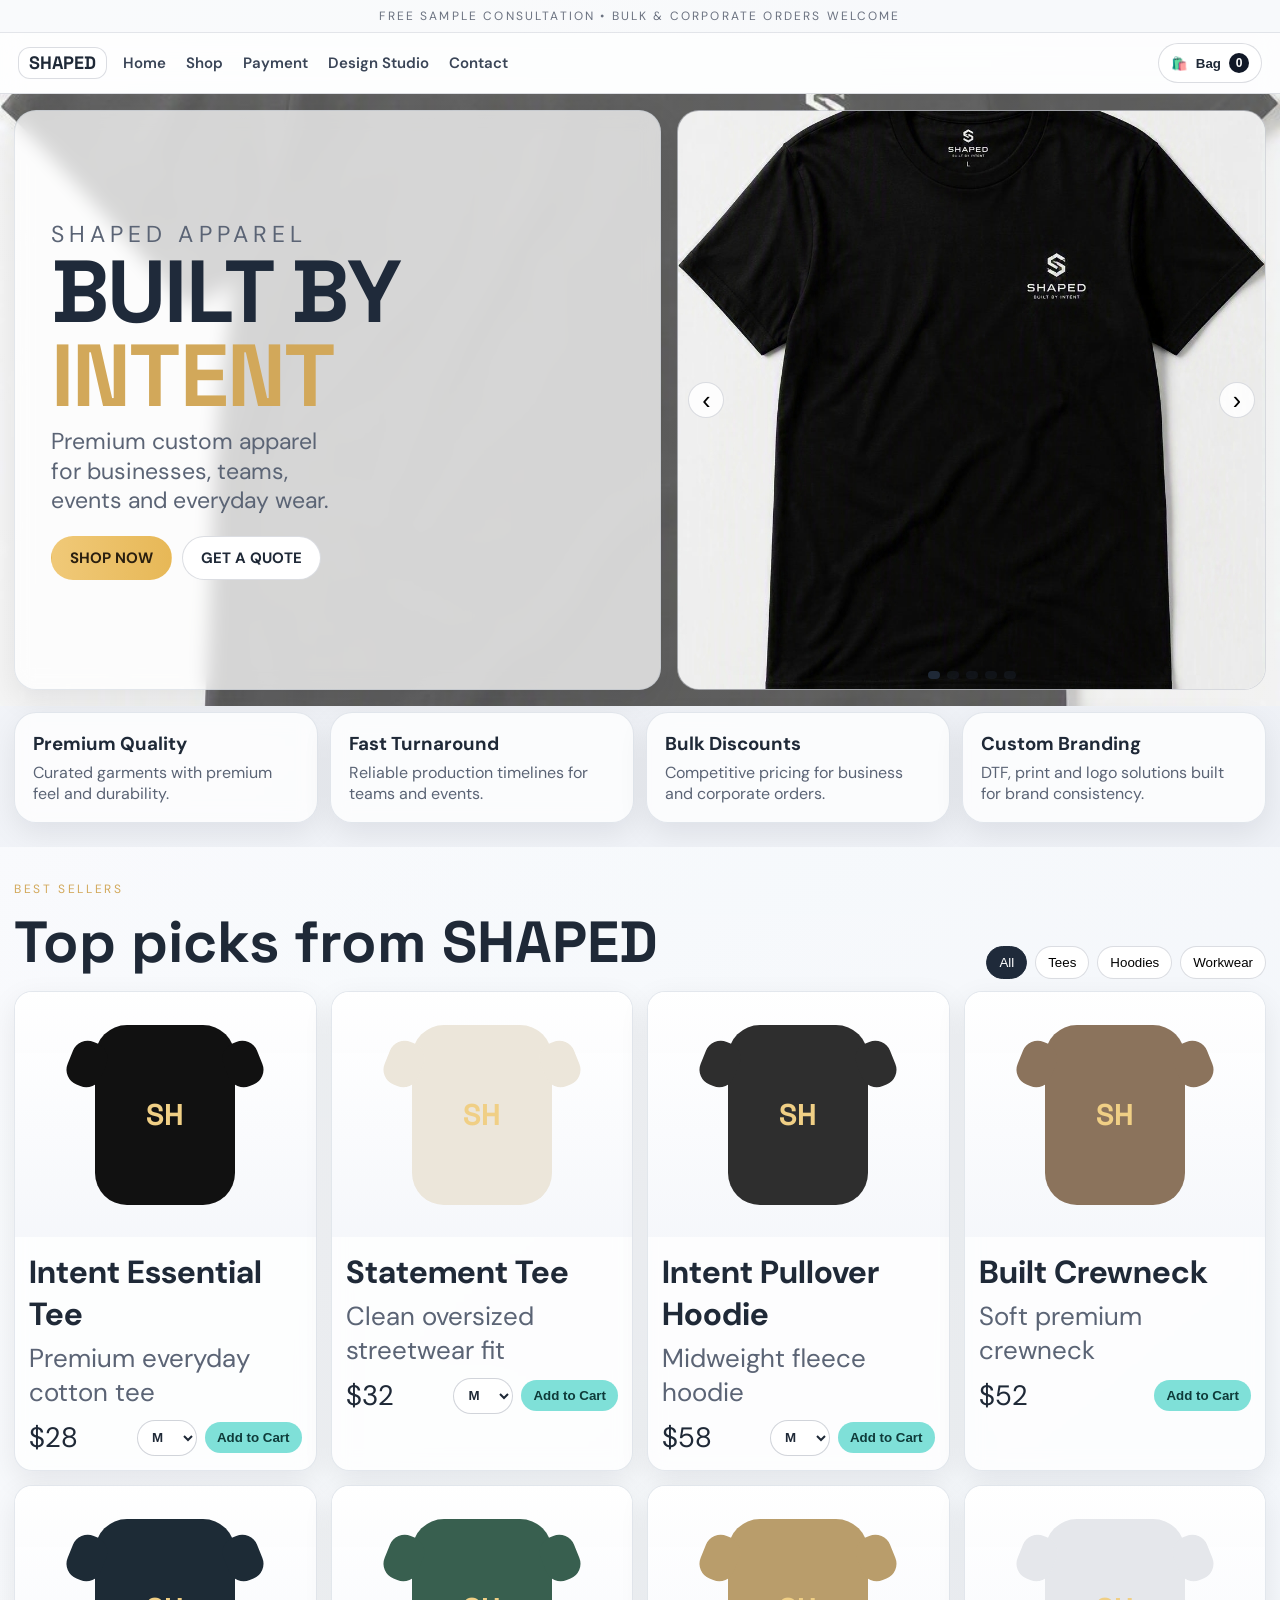
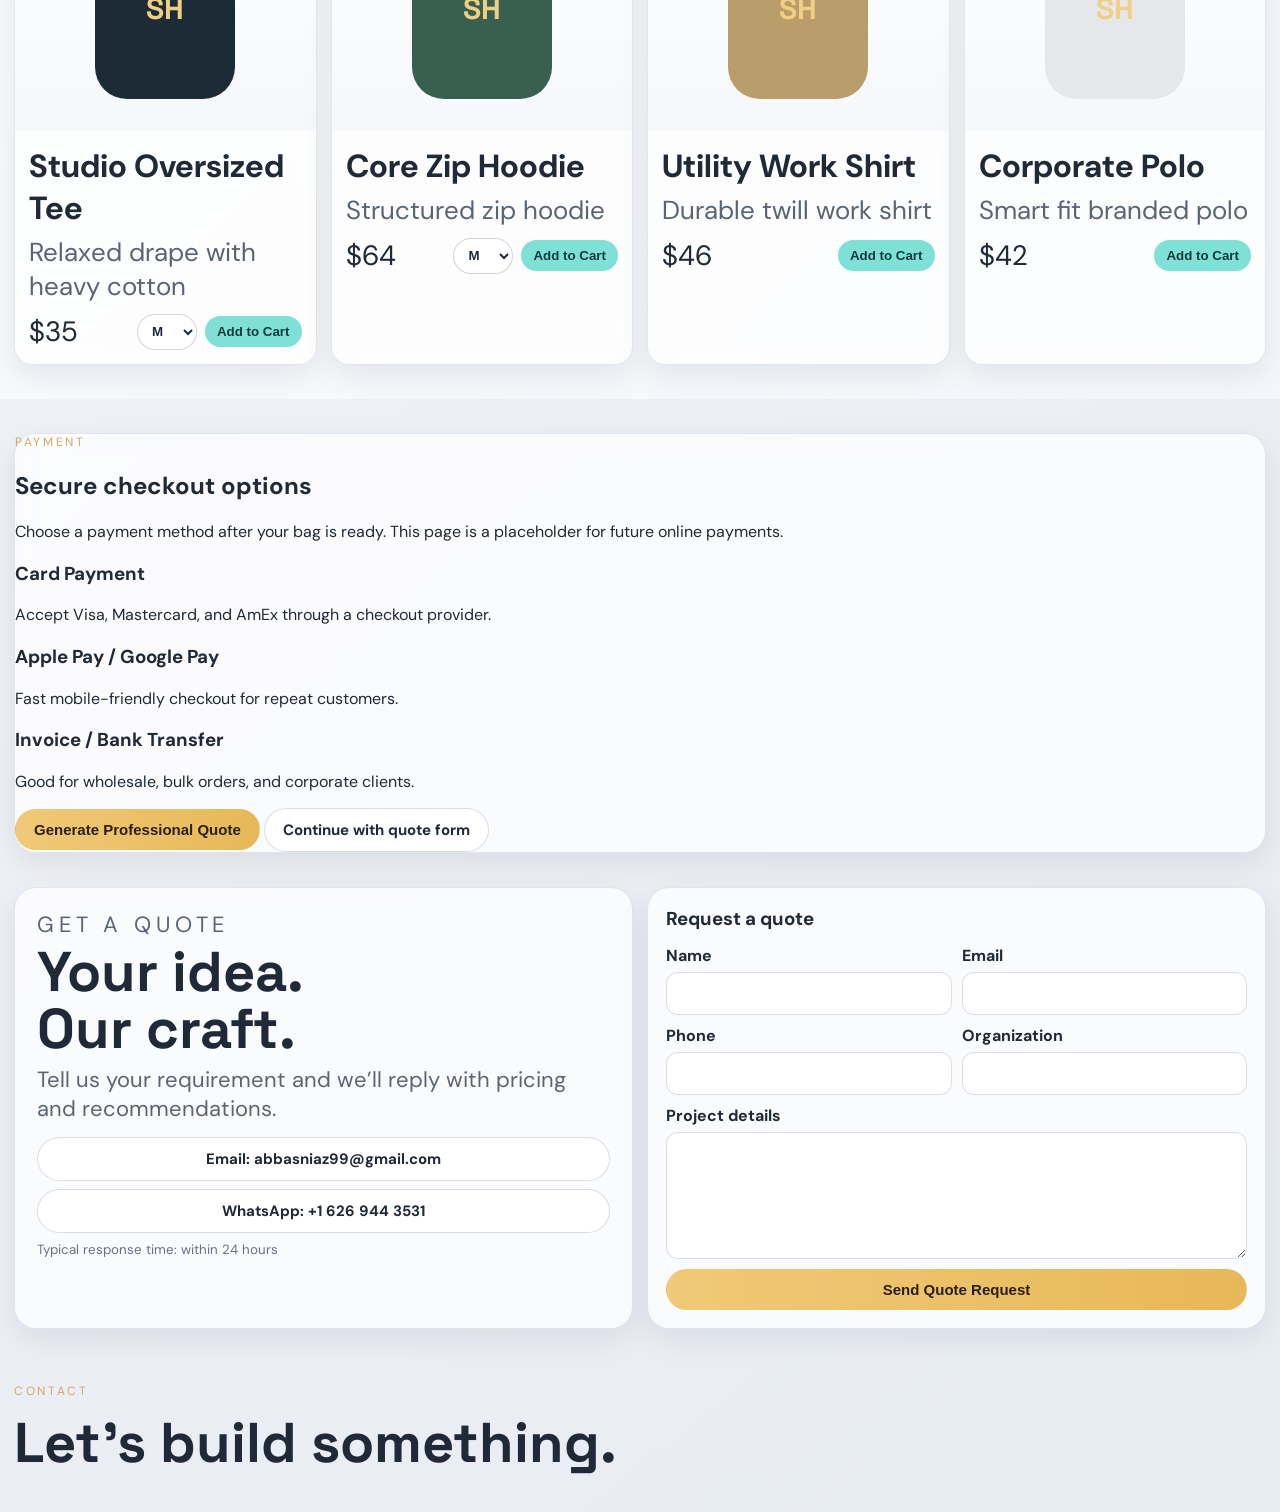
==== commit c2a4334c: "Fix image source and alt text in header" ====
--- a/index.html
+++ b/index.html
@@ -14,11 +14,11 @@
 
   <header class="site-header">
     <a class="brand-right" href="#home" aria-label="SHAPED home">
-      <img
-        src="assets/dsigner 18.png"
-        alt="SHAPED"
-        onerror="this.style.display='none'; this.parentElement.classList.add('logo-fallback')"
-      />
+     <img
+  src="assets/Designer (18).png"
+  alt="SHAPED logo"
+  onerror="this.style.display='none'; this.parentElement.classList.add('logo-fallback')"
+/>
       <span class="logo-text">SHAPED</span>
     </a>
 
--- a/styles.css
+++ b/styles.css
@@ -1,49 +1,755 @@
+/* =========================================================
+   SHAPED WEBSITE STYLESHEET (CONSOLIDATED + SECTION HEADERS)
+   HOW TO EDIT QUICKLY:
+   - HEADER / LOGO: Section 04
+   - HERO TEXT / BUTTONS: Section 08
+   - BACKGROUND IMAGES: Section 07
+   - SHOP PRODUCT CARDS: Section 12
+   - SIZE DROPDOWN: Section 13
+   - CART PANEL: Section 16
+   - MOBILE FIXES: Section 20
+   ========================================================= */
+
+/* =========================================================
+   01) GOOGLE FONTS
+   ========================================================= */
+@import url("https://fonts.googleapis.com/css2?family=DM+Sans:wght@400;500;700&family=Space+Grotesk:wght@500;700&display=swap");
+
+/* =========================================================
+   02) ROOT COLORS / DESIGN TOKENS
+   ========================================================= */
+:root{
+  --bg:#f3f5f9;
+  --bg2:#e8ecf3;
+  --text:#1f2937;
+  --muted:#5b6475;
+  --line:rgba(90,102,122,.22);
+  --card:rgba(255,255,255,.74);
+  --gold:#d2a85a;
+  --navy:#1f2a3a;
+  --mint:#7fe0d8;
+}
+
+/* =========================================================
+   03) GLOBAL RESET + BASE
+   ========================================================= */
+*{box-sizing:border-box}
+html,body{margin:0;padding:0}
+body{
+  font-family:"DM Sans",system-ui,-apple-system,Segoe UI,Roboto,sans-serif;
+  color:var(--text);
+  background:
+    radial-gradient(1200px 560px at 10% -10%, #fff 0%, transparent 55%),
+    radial-gradient(1100px 600px at 90% 0%, #eef2f8 0%, transparent 58%),
+    linear-gradient(140deg,var(--bg),var(--bg2));
+  overflow-x:hidden;
+}
+
+/* =========================================================
+   04) HEADER / TOP BAR / LOGO / NAV
+   ========================================================= */
+.announcement{
+  font-size:12px;
+  letter-spacing:.18em;
+  text-transform:uppercase;
+  text-align:center;
+  color:#6b7280;
+  padding:8px 10px;
+  border-bottom:1px solid rgba(90,102,122,.14);
+  background:rgba(255,255,255,.55);
+}
+
+.site-header{
+  position:sticky;
+  top:0;
+  z-index:1000;
+  display:flex;
+  align-items:center;
+  gap:16px;
+  padding:10px 18px;
+  background:rgba(255,255,255,.86);
+  backdrop-filter:blur(10px);
+  border-bottom:1px solid rgba(90,102,122,.2);
+}
+
+.brand-right{
+  display:inline-flex;
+  align-items:center;
+  gap:8px;
+  text-decoration:none;
+  color:var(--text);
+  border:1px solid var(--line);
+  border-radius:12px;
+  padding:6px 10px;
+  background:rgba(255,255,255,.8);
+}
+.brand-right img{
+  height:22px;
+  width:auto;
+  display:block;
+}
+.brand-right .logo-text{
+  font-family:"Space Grotesk",sans-serif;
+  font-size:18px;
+  line-height:1;
+  font-weight:700;
+  display:none;
+}
+.brand-right.logo-fallback .logo-text{display:inline-block}
+
+.nav{
+  display:flex;
+  align-items:center;
+  gap:20px;
+}
+.nav a{
+  text-decoration:none;
+  color:#3a4557;
+  font-weight:600;
+  font-size:15px;
+}
+.nav a:hover{color:#111827}
+
+.menu-toggle{
+  margin-left:auto;
+  display:none;
+  border:1px solid var(--line);
+  border-radius:10px;
+  background:#fff;
+  font-size:18px;
+  padding:7px 10px;
+  cursor:pointer;
+}
+
+/* =========================================================
+   05) CART ICON BUTTON IN HEADER
+   ========================================================= */
+.cart-button{
+  margin-left:auto;
+  display:inline-flex;
+  align-items:center;
+  gap:8px;
+  border:1px solid var(--line);
+  border-radius:999px;
+  padding:9px 12px;
+  background:#fff;
+  cursor:pointer;
+  color:#1f2937;
+  font-weight:700;
+}
+#cart-count{
+  min-width:20px;
+  height:20px;
+  display:inline-grid;
+  place-items:center;
+  border-radius:999px;
+  background:#111827;
+  color:#fff;
+  font-size:12px;
+}
+
+/* =========================================================
+   06) REUSABLE LAYOUT HELPERS
+   ========================================================= */
+.full-bleed{width:100%}
+.full-bleed-pad{padding-inline:14px}
+.section{padding:34px 14px}
+
+.skip{position:absolute;left:-9999px;top:auto}
+.skip:focus{
+  left:12px;top:12px;z-index:9999;
+  background:#111;color:#fff;padding:8px 10px;border-radius:8px
+}
+
+.reveal{
+  opacity:0;
+  transform:translateY(16px);
+  transition:.55s ease;
+}
+.reveal.in{opacity:1;transform:none}
+.stagger > *{
+  opacity:0;
+  transform:translateY(14px);
+  transition:.55s ease;
+}
+.stagger > *.in{opacity:1;transform:none}
+
+.float-card{
+  background:var(--card);
+  border:1px solid rgba(148,163,184,.25);
+  border-radius:22px;
+  backdrop-filter:blur(9px);
+  box-shadow:0 10px 30px rgba(2,8,23,.08);
+}
+
+/* =========================================================
+   07) BACKGROUND IMAGES (EDIT HERE IF IMAGE CHANGES)
+   ========================================================= */
+.bg-home{
+  background:
+    linear-gradient(rgba(255,255,255,.34), rgba(255,255,255,.34)),
+    url("./assets/Designer (19).png") center/cover no-repeat !important;
+}
+.bg-shop{
+  background:
+    linear-gradient(140deg,#f7f9fc,#edf2f8) !important;
+  background-attachment:scroll;
+}
+
+/* =========================================================
+   08) HERO SECTION (LEFT TEXT + BUTTONS)
+   ========================================================= */
+.hero{
+  min-height:68vh;
+  display:grid;
+  grid-template-columns:1.1fr 1fr;
+  gap:16px;
+  align-items:stretch;
+  padding:16px 14px;
+}
+
+.hero-copy{
+  padding:40px 36px;
+  display:flex;
+  flex-direction:column;
+  justify-content:center;
+}
+.eyebrow{
+  margin:0 0 8px;
+  font-size:12px;
+  letter-spacing:.22em;
+  color:var(--gold);
+  text-transform:uppercase;
+}
+.hero-copy h1{
+  margin:0 0 10px;
+  font-family:"Space Grotesk",sans-serif;
+  font-weight:700;
+  font-size:clamp(48px,7vw,88px);
+  line-height:.95;
+  letter-spacing:-.02em;
+  color:var(--navy);
+}
+.hero-copy h1 span{color:var(--gold)}
+.hero-copy p{
+  margin:0;
+  color:var(--muted);
+  font-size:clamp(18px,1.8vw,40px);
+  line-height:1.28;
+  max-width:18ch;
+}
+
+.actions{
+  margin-top:20px;
+  display:flex;
+  flex-wrap:wrap;
+  gap:10px;
+}
+
+/* =========================================================
+   09) BUTTON SYSTEM
+   ========================================================= */
+.button{
+  border:1px solid var(--line);
+  border-radius:999px;
+  padding:11px 18px;
+  font-size:15px;
+  font-weight:700;
+  text-decoration:none;
+  color:#1f2937;
+  background:#fff;
+  cursor:pointer;
+  display:inline-flex;
+  align-items:center;
+  justify-content:center;
+}
+.button.primary{
+  background:linear-gradient(90deg,#f0c978,#e7b857);
+  border-color:transparent;
+  color:#2a1f0f;
+}
+.button.secondary{background:#fff}
+.button.full{width:100%}
+
+.shine{position:relative;overflow:hidden}
+.shine::after{
+  content:"";
+  position:absolute;
+  inset:-120% auto auto -40%;
+  width:40%;
+  height:300%;
+  transform:rotate(26deg);
+  background:linear-gradient(to right, transparent, rgba(255,255,255,.45), transparent);
+  animation:shine 3.8s linear infinite;
+}
+@keyframes shine{
+  0%{left:-45%}
+  100%{left:130%}
+}
+
+/* =========================================================
+   10) HERO SLIDESHOW (RIGHT SIDE)
+   ========================================================= */
+.hero-slideshow{
+  position:relative;
+  border-radius:22px;
+  border:1px solid var(--line);
+  overflow:hidden;
+  min-height:420px;
+  background:rgba(255,255,255,.55);
+}
+.hero-slide{
+  position:absolute;
+  inset:0;
+  opacity:0;
+  transition:opacity .45s ease;
+}
+.hero-slide.is-active{opacity:1}
+.hero-slide img{
+  width:100%;
+  height:100%;
+  object-fit:cover;
+  display:block;
+}
+.hero-nav{
+  position:absolute;
+  top:50%;
+  transform:translateY(-50%);
+  width:36px;
+  height:36px;
+  border-radius:999px;
+  border:1px solid var(--line);
+  background:rgba(255,255,255,.86);
+  cursor:pointer;
+  font-size:25px;
+  line-height:1;
+}
+.hero-prev{left:10px}
+.hero-next{right:10px}
+.hero-dots{
+  position:absolute;
+  left:50%;
+  bottom:10px;
+  transform:translateX(-50%);
+  display:flex;
+  gap:7px;
+}
+.hero-dot{
+  width:8px;
+  height:8px;
+  border-radius:999px;
+  border:0;
+  background:rgba(31,41,55,.35);
+  cursor:pointer;
+}
+.hero-dot.is-active{background:#1f2937}
+
+/* =========================================================
+   11) FEATURES STRIP
+   ========================================================= */
+.feature-row{
+  display:grid;
+  grid-template-columns:repeat(4,minmax(0,1fr));
+  gap:12px;
+  padding-block:6px 24px;
+}
+.feature-row article{padding:18px}
+.feature-row h3{margin:0 0 6px}
+.feature-row p{margin:0;color:var(--muted)}
+
+/* =========================================================
+   12) SHOP SECTION + PRODUCT CARDS
+   ========================================================= */
+#shop{
+  position:relative;
+  isolation:isolate;
+  overflow:hidden;
+}
+#shop::before{
+  content:"";
+  position:absolute;
+  inset:0;
+  z-index:0;
+  pointer-events:none;
+  background:linear-gradient(to bottom, rgba(255,255,255,.22), rgba(255,255,255,.35));
+}
+.section-head{
+  position:relative;
+  z-index:2;
+  display:flex;
+  gap:14px;
+  align-items:flex-end;
+  justify-content:space-between;
+  flex-wrap:wrap;
+  margin-bottom:12px;
+}
+.section-head h2{
+  margin:4px 0 0;
+  font-family:"Space Grotesk",sans-serif;
+  font-size:clamp(30px,5vw,58px);
+}
+
+.filters{
+  display:flex;
+  gap:8px;
+  flex-wrap:wrap;
+}
+.filters button{
+  border:1px solid var(--line);
+  background:#fff;
+  padding:8px 12px;
+  border-radius:999px;
+  cursor:pointer;
+}
+.filters button.active{
+  background:#1f2a3a;
+  color:#fff;
+  border-color:#1f2a3a;
+}
+
+.product-grid{
+  position:relative;
+  z-index:2;
+  display:grid;
+  grid-template-columns:repeat(4,minmax(0,1fr));
+  gap:14px;
+}
+.product-card{
+  overflow:hidden;
+  border-radius:18px;
+}
+.product-image{
+  height:245px;
+  position:relative;
+  display:grid;
+  place-items:center;
+  background:linear-gradient(180deg, rgba(255,255,255,.92), rgba(245,247,251,.9));
+}
+.mini-shirt{
+  width:140px;height:180px;background:var(--pc,#222);
+  border-radius:32px;position:relative;
+}
+.mini-shirt::before,.mini-shirt::after{
+  content:"";position:absolute;top:16px;width:36px;height:46px;background:inherit;border-radius:16px
+}
+.mini-shirt::before{left:-26px;transform:rotate(22deg)}
+.mini-shirt::after{right:-26px;transform:rotate(-22deg)}
+.product-image span{
+  position:absolute;
+  color:#f0cf85;
+  font-family:"Space Grotesk",sans-serif;
+  font-weight:700;
+  font-size:30px;
+}
+.product-body{padding:14px}
+.product-body h3{margin:0 0 6px;font-size:32px}
+.product-body p{margin:0 0 10px;color:var(--muted);font-size:26px}
+.product-foot{
+  display:flex;
+  align-items:center;
+  justify-content:space-between;
+  gap:8px;
+}
+.product-foot > span{font-size:28px}
+.add{
+  border:0;
+  background:var(--mint);
+  color:#0f3b3a;
+  padding:8px 12px;
+  border-radius:999px;
+  font-weight:700;
+  cursor:pointer;
+}
+
+/* =========================================================
+   13) SIZE SELECTOR (S/M/L/XL)
+   ========================================================= */
+.size-select{
+  border:1px solid rgba(90,102,122,.28);
+  border-radius:999px;
+  padding:6px 10px;
+  background:#fff;
+  font-weight:700;
+  color:#1f2937;
+  height:36px;
+}
+
+/* =========================================================
+   14) QUOTE SECTION + FORM
+   ========================================================= */
+.custom-section{
+  display:grid;
+  grid-template-columns:1fr 1fr;
+  gap:14px;
+  align-items:stretch;
+  padding-bottom:20px;
+}
+.custom-copy{padding:22px}
+.custom-copy h2{
+  margin:4px 0 8px;
+  font-family:"Space Grotesk",sans-serif;
+  font-size:clamp(34px,5vw,56px);
+  line-height:1.02;
+}
+.custom-copy p{margin:0;color:var(--muted);font-size:22px}
+
+.quote-form{
+  padding:18px;
+  display:grid;
+  gap:10px;
+}
+.quote-form h3{margin:0 0 4px}
+.form-row{
+  display:grid;
+  grid-template-columns:1fr 1fr;
+  gap:10px;
+}
+.quote-form label{
+  display:grid;
+  gap:6px;
+  font-weight:700;
+}
+.quote-form input,
+.quote-form textarea{
+  border:1px solid var(--line);
+  border-radius:12px;
+  padding:10px 11px;
+  font:inherit;
+  background:#fff;
+  color:#1f2937;
+}
+
+/* =========================================================
+   15) CONTACT SECTION
+   ========================================================= */
+#contact h2{
+  margin:.2rem 0 0;
+  font-family:"Space Grotesk",sans-serif;
+  font-size:clamp(30px,6vw,56px);
+}
+
+/* =========================================================
+   16) CART DRAWER + CART ITEMS
+   ========================================================= */
+.cart{
+  position:fixed;
+  top:0;
+  right:-430px;
+  width:min(92vw,420px);
+  height:100dvh;
+  background:#fff;
+  border-left:1px solid var(--line);
+  z-index:1200;
+  transition:right .3s ease;
+  display:grid;
+  grid-template-rows:auto 1fr auto auto;
+}
+body.cart-open .cart{right:0}
+.cart-head{
+  padding:14px;
+  border-bottom:1px solid var(--line);
+  display:flex;
+  justify-content:space-between;
+  align-items:center;
+}
+.cart-close{
+  border:0;
+  background:transparent;
+  font-size:30px;
+  line-height:1;
+  cursor:pointer;
+}
+#cart-items{
+  padding:10px 12px;
+  overflow:auto;
+  display:grid;
+  gap:8px;
+}
+.cart-item{
+  border:1px solid var(--line);
+  border-radius:12px;
+  padding:10px;
+  display:grid;
+  grid-template-columns:1fr auto auto;
+  gap:10px;
+  align-items:center;
+}
+.qty{
+  display:inline-flex;
+  align-items:center;
+  gap:8px;
+}
+.qty button{
+  width:32px;
+  height:32px;
+  border-radius:999px;
+  border:1px solid var(--line);
+  background:#fff;
+  cursor:pointer;
+  font-size:18px;
+  line-height:1;
+}
+.remove-item{
+  border:0;
+  background:transparent;
+  font-size:20px;
+  cursor:pointer;
+  color:#6b7280;
+}
+.empty{color:#6b7280;font-size:14px}
+.cart-summary{
+  border-top:1px solid var(--line);
+  padding:12px;
+  display:grid;
+  gap:8px;
+}
+.summary-row{display:flex;justify-content:space-between;align-items:center}
+.cart-foot{
+  border-top:1px solid var(--line);
+  padding:12px;
+  display:grid;
+  gap:10px;
+}
+#cart-keep-toggle{
+  width:16px;
+  height:16px;
+  accent-color:#1f2a3a;
+  flex:0 0 auto;
+}
+#cart-keep-note{
+  margin:0;
+  color:#667085;
+  font-size:13px;
+  line-height:1.4;
+}
+
+/* =========================================================
+   17) OVERLAY + TOAST
+   ========================================================= */
+.overlay{
+  position:fixed;
+  inset:0;
+  background:rgba(16,24,40,.35);
+  opacity:0;
+  pointer-events:none;
+  transition:.2s;
+  z-index:1100;
+}
+body.cart-open .overlay{opacity:1;pointer-events:auto}
+
+.toast{
+  position:fixed;
+  left:50%;
+  bottom:20px;
+  transform:translateX(-50%) translateY(16px);
+  background:#111827;
+  color:#fff;
+  padding:10px 14px;
+  border-radius:999px;
+  font-weight:700;
+  opacity:0;
+  pointer-events:none;
+  transition:.24s;
+  z-index:1300;
+}
+.toast.show{opacity:1;transform:translateX(-50%) translateY(0)}
+
+/* =========================================================
+   18) CHECKOUT QUOTE MODAL
+   ========================================================= */
+.quote-modal{
+  position:fixed;
+  inset:0;
+  z-index:1300;
+  display:grid;
+  place-items:center;
+  background:rgba(12,18,30,.45);
+  opacity:0;
+  pointer-events:none;
+  transition:.2s;
+}
+.quote-modal[aria-hidden="false"]{opacity:1;pointer-events:auto}
+.quote-panel{
+  width:min(92vw,520px);
+  max-height:90vh;
+  overflow-y:auto;
+  background:#fff;
+  border:1px solid var(--line);
+  border-radius:16px;
+  padding:14px;
+}
+.quote-head{
+  display:flex;
+  justify-content:space-between;
+  align-items:center;
+  margin-bottom:8px;
+}
+#quote-close{
+  border:0;
+  background:transparent;
+  font-size:28px;
+  line-height:1;
+  cursor:pointer;
+}
+.quote-checkout-form{display:grid;gap:10px}
+.quote-checkout-form label{display:grid;gap:6px;font-weight:700}
+.quote-checkout-form input,
+.quote-checkout-form textarea{
+  border:1px solid var(--line);
+  border-radius:10px;
+  padding:9px 10px;
+  font:inherit;
+  resize:vertical;
+}
+.quote-result{
+  margin-top:10px;
+  border:1px dashed var(--line);
+  border-radius:10px;
+  padding:10px;
+  color:#374151;
+}
+.quote-ref-badge{
+  display:inline-block;
+  background:#111827;
+  color:#fff;
+  font-weight:700;
+  font-size:13px;
+  letter-spacing:.02em;
+  padding:6px 10px;
+  border-radius:999px;
+  margin-bottom:8px;
+}
+.quote-result-actions{
+  display:flex;
+  flex-wrap:wrap;
+  gap:8px;
+  margin-top:12px;
+}
+
+/* =========================================================
+   18b) PRINT-FRIENDLY QUOTE DOCUMENT
+   ========================================================= */
 .quote-print-doc{
   display:none;
 }
-
 @media print{
-  @page{
-    size:auto;
-    margin:12mm;
-  }
-
-  html, body{
-    margin:0 !important;
-    padding:0 !important;
-    overflow:visible !important;
-    height:auto !important;
-    background:#fff !important;
-  }
-
   body *{
-    visibility:hidden !important;
-  }
-
-  body.quote-print-active{
-    background:#fff !important;
-  }
-
+    visibility:hidden;
+  }
   body.quote-print-active .quote-print-doc,
   body.quote-print-active .quote-print-doc *{
-    visibility:visible !important;
-  }
-
+    visibility:visible;
+  }
   body.quote-print-active .quote-print-doc{
-    display:block !important;
-    position:fixed !important;
-    inset:0 !important;
-    width:100% !important;
-    height:auto !important;
+    display:block;
+    position:absolute;
+    inset:0;
+    margin:0 auto;
+    padding:24px;
     max-width:800px;
-    margin:0 auto !important;
-    padding:20px !important;
     color:#111827;
     font-family:"Space Grotesk",Arial,sans-serif;
-    background:#fff !important;
-    overflow:visible !important;
-  }
-
+  }
   .quote-print-head{
     display:flex;
     justify-content:space-between;
@@ -51,58 +757,22 @@
     border-bottom:2px solid #111827;
     padding-bottom:12px;
     margin-bottom:16px;
-    page-break-inside:avoid;
-    break-inside:avoid;
-  }
-
+  }
   .quote-print-brand{
     display:flex;
     flex-direction:column;
-    align-items:flex-start;
-    gap:6px;
     font-weight:700;
   }
-
-  .quote-print-logo-wrap{
-    display:flex;
-    align-items:center;
-    gap:10px;
-  }
-
-  .quote-print-logo-img{
-    display:block;
-    width:44px;
-    height:44px;
-    object-fit:contain;
-  }
-
-  .quote-print-logo{
-    font-size:26px;
-    letter-spacing:.04em;
-  }
-
-  .quote-print-meta{
-    text-align:right;
-  }
-  .quote-print-meta h1{
-    margin:0 0 6px;
-    font-size:22px;
-    letter-spacing:.06em;
-  }
-  .quote-print-meta p{
-    margin:0;
-    font-size:13px;
-  }
-
+  .quote-print-logo{font-size:26px;letter-spacing:.04em}
+  .quote-print-meta{text-align:right}
+  .quote-print-meta h1{margin:0 0 6px;font-size:22px;letter-spacing:.06em}
+  .quote-print-meta p{margin:0;font-size:13px}
   .quote-print-parties{
     display:grid;
     grid-template-columns:1fr 1fr;
     gap:16px;
     margin-bottom:18px;
-    page-break-inside:avoid;
-    break-inside:avoid;
-  }
-
+  }
   .quote-print-label{
     text-transform:uppercase;
     font-size:11px;
@@ -110,58 +780,79 @@
     color:#6b7280;
     margin:0 0 4px;
   }
-
-  .quote-print-parties p{
-    margin:0 0 2px;
-    font-size:14px;
-  }
-
+  .quote-print-parties p{margin:0 0 2px;font-size:14px}
   .quote-print-table{
     width:100%;
     border-collapse:collapse;
     margin-bottom:18px;
     font-size:13px;
-    page-break-inside:auto;
-  }
-
+  }
   .quote-print-table th,
   .quote-print-table td{
     border:1px solid #d1d5db;
     padding:8px 10px;
     text-align:left;
   }
-
-  .quote-print-table thead{
-    display:table-header-group;
-  }
-
-  .quote-print-table tfoot{
-    display:table-footer-group;
-  }
-
-  .quote-print-table tr{
-    page-break-inside:avoid;
-    break-inside:avoid;
-  }
-
   .quote-print-table tfoot td{
     font-weight:700;
     text-align:right;
   }
-
-  .quote-print-notes{
-    margin-bottom:18px;
-    font-size:13px;
-    page-break-inside:avoid;
-    break-inside:avoid;
-  }
-
+  .quote-print-notes{margin-bottom:18px;font-size:13px}
   .quote-print-foot{
     border-top:1px solid #d1d5db;
     padding-top:10px;
     font-size:11px;
     color:#6b7280;
-    page-break-inside:avoid;
-    break-inside:avoid;
-  }
-}
+  }
+}
+
+/* =========================================================
+   19) TABLET RESPONSIVE
+   ========================================================= */
+@media (max-width:1200px){
+  .product-grid{grid-template-columns:repeat(3,minmax(0,1fr))}
+  .feature-row{grid-template-columns:repeat(2,minmax(0,1fr))}
+  .payment-grid{grid-template-columns:1fr}
+}
+@media (max-width:920px){
+  .menu-toggle{display:inline-flex}
+  .nav{
+    display:none;
+    position:absolute;
+    top:64px;
+    left:10px;
+    right:10px;
+    background:#fff;
+    border:1px solid var(--line);
+    border-radius:12px;
+    padding:10px;
+    flex-direction:column;
+    align-items:flex-start;
+    gap:10px;
+  }
+  .nav.open{display:flex}
+
+  .hero{grid-template-columns:1fr}
+  .hero-slideshow{min-height:300px}
+  .product-grid{grid-template-columns:repeat(2,minmax(0,1fr))}
+  .custom-section{grid-template-columns:1fr}
+}
+
+/* =========================================================
+   20) MOBILE RESPONSIVE (PHONE)
+   ========================================================= */
+@media (max-width:640px){
+  .brand-right img{height:20px}
+  .brand-right .logo-text{font-size:16px}
+
+  .product-grid{grid-template-columns:1fr}
+  .form-row{grid-template-columns:1fr}
+
+  .hero-copy{padding:24px 18px}
+  .hero-copy h1{font-size:44px!important;line-height:1.02}
+  .hero-copy p{font-size:18px!important;max-width:100%}
+
+  .product-body h3{font-size:28px!important}
+  .product-body p{font-size:18px!important}
+  .product-foot > span{font-size:22px!important}
+}
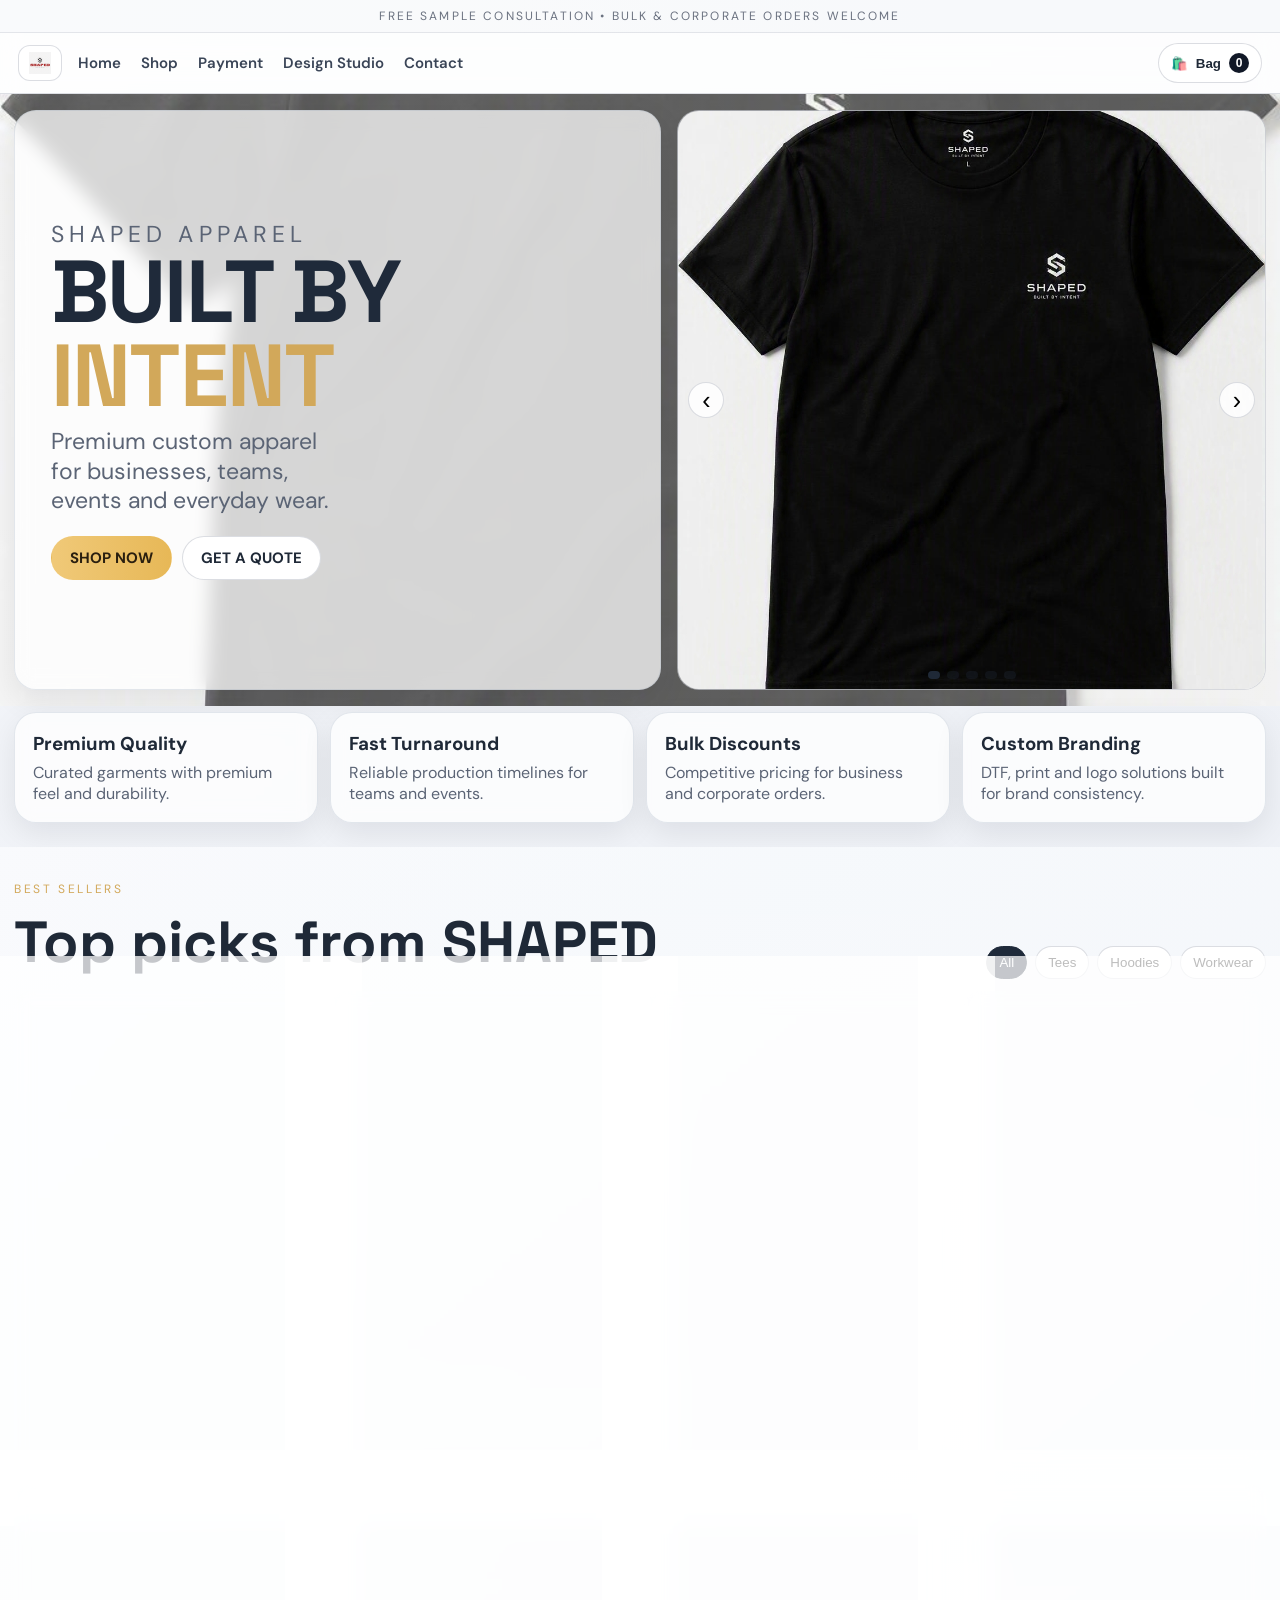
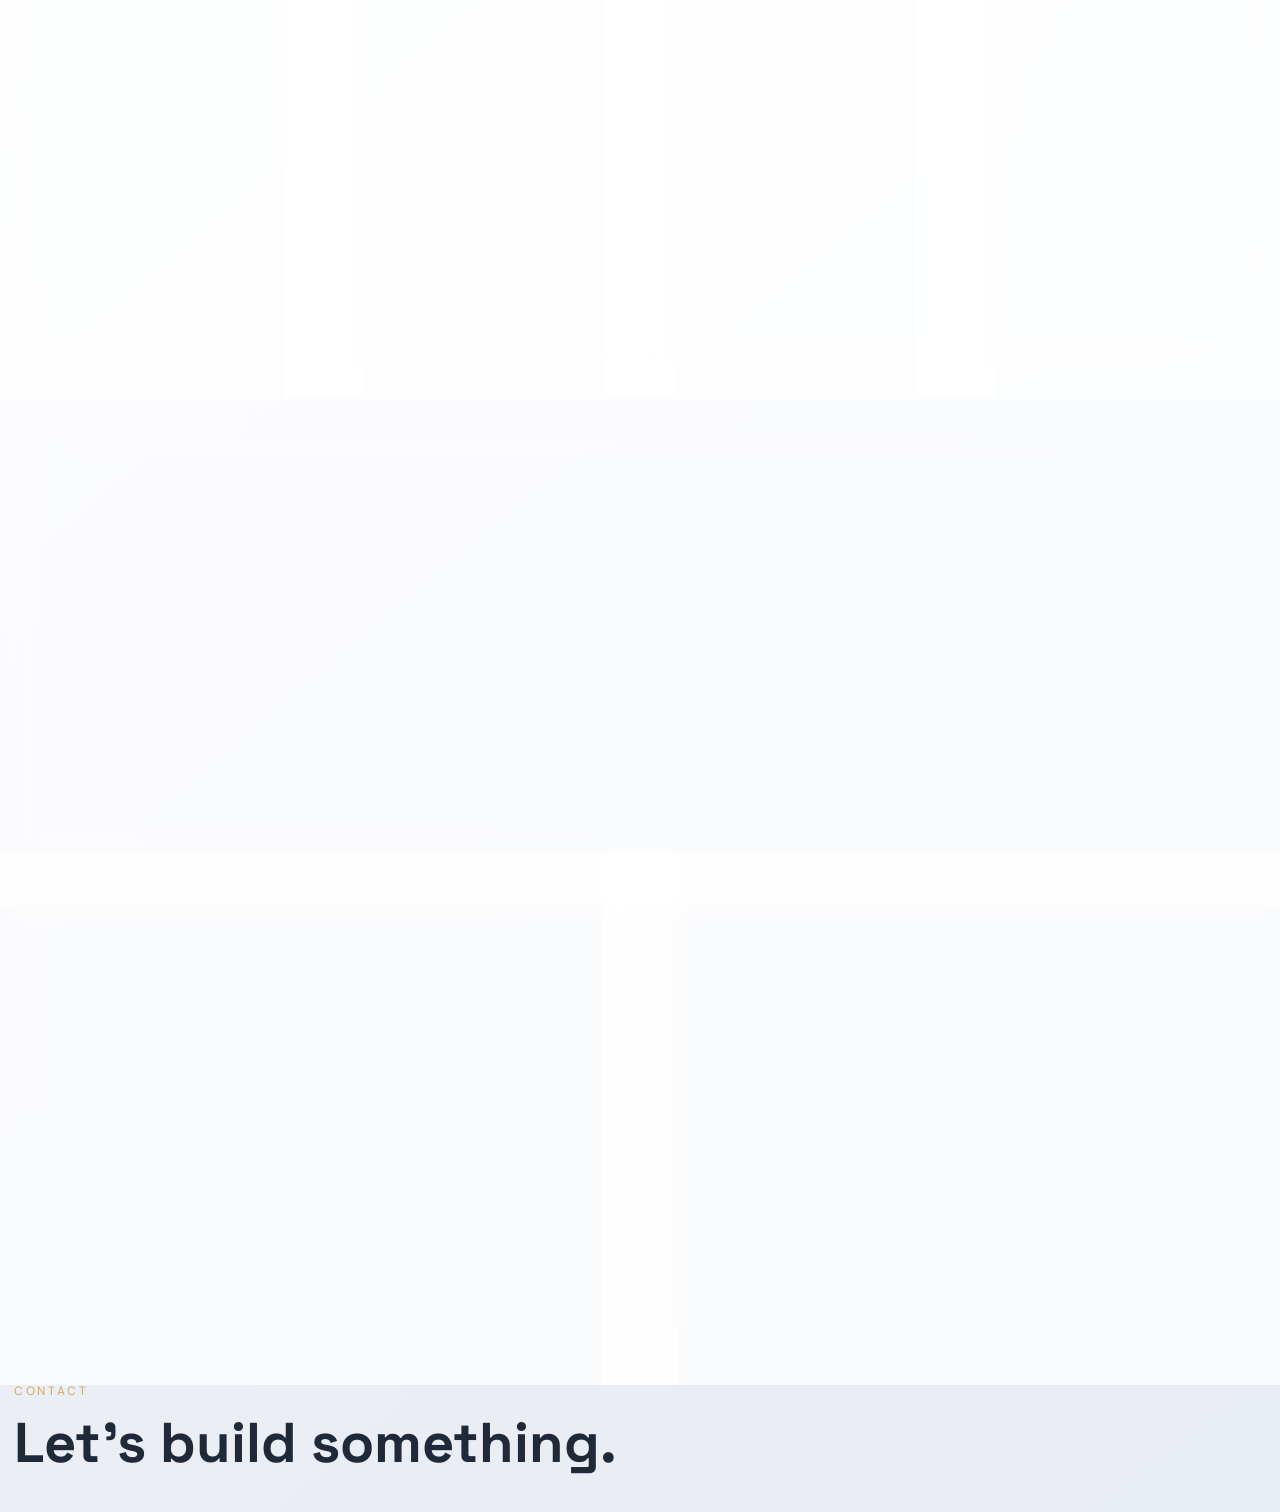
==== commit bc7f57e2: "Update logo image source in index.html" ====
--- a/index.html
+++ b/index.html
@@ -15,7 +15,7 @@
   <header class="site-header">
     <a class="brand-right" href="#home" aria-label="SHAPED home">
      <img
-  src="assets/Designer (18).png"
+  src="assets/Shapedlogo.png"
   alt="SHAPED logo"
   onerror="this.style.display='none'; this.parentElement.classList.add('logo-fallback')"
 />
@@ -296,7 +296,7 @@
     <header class="quote-print-head">
       <div class="quote-print-brand">
         <div class="quote-print-logo-wrap">
-          <img class="quote-print-logo-img" src="assets/dsigner 18.png" alt="SHAPED logo" />
+          <img class="quote-print-logo-img" src="assets/Shapedlogo.png" alt="SHAPED logo" />
           <span class="quote-print-logo">SHAPED</span>
         </div>
         <span>Built by Intent</span>
